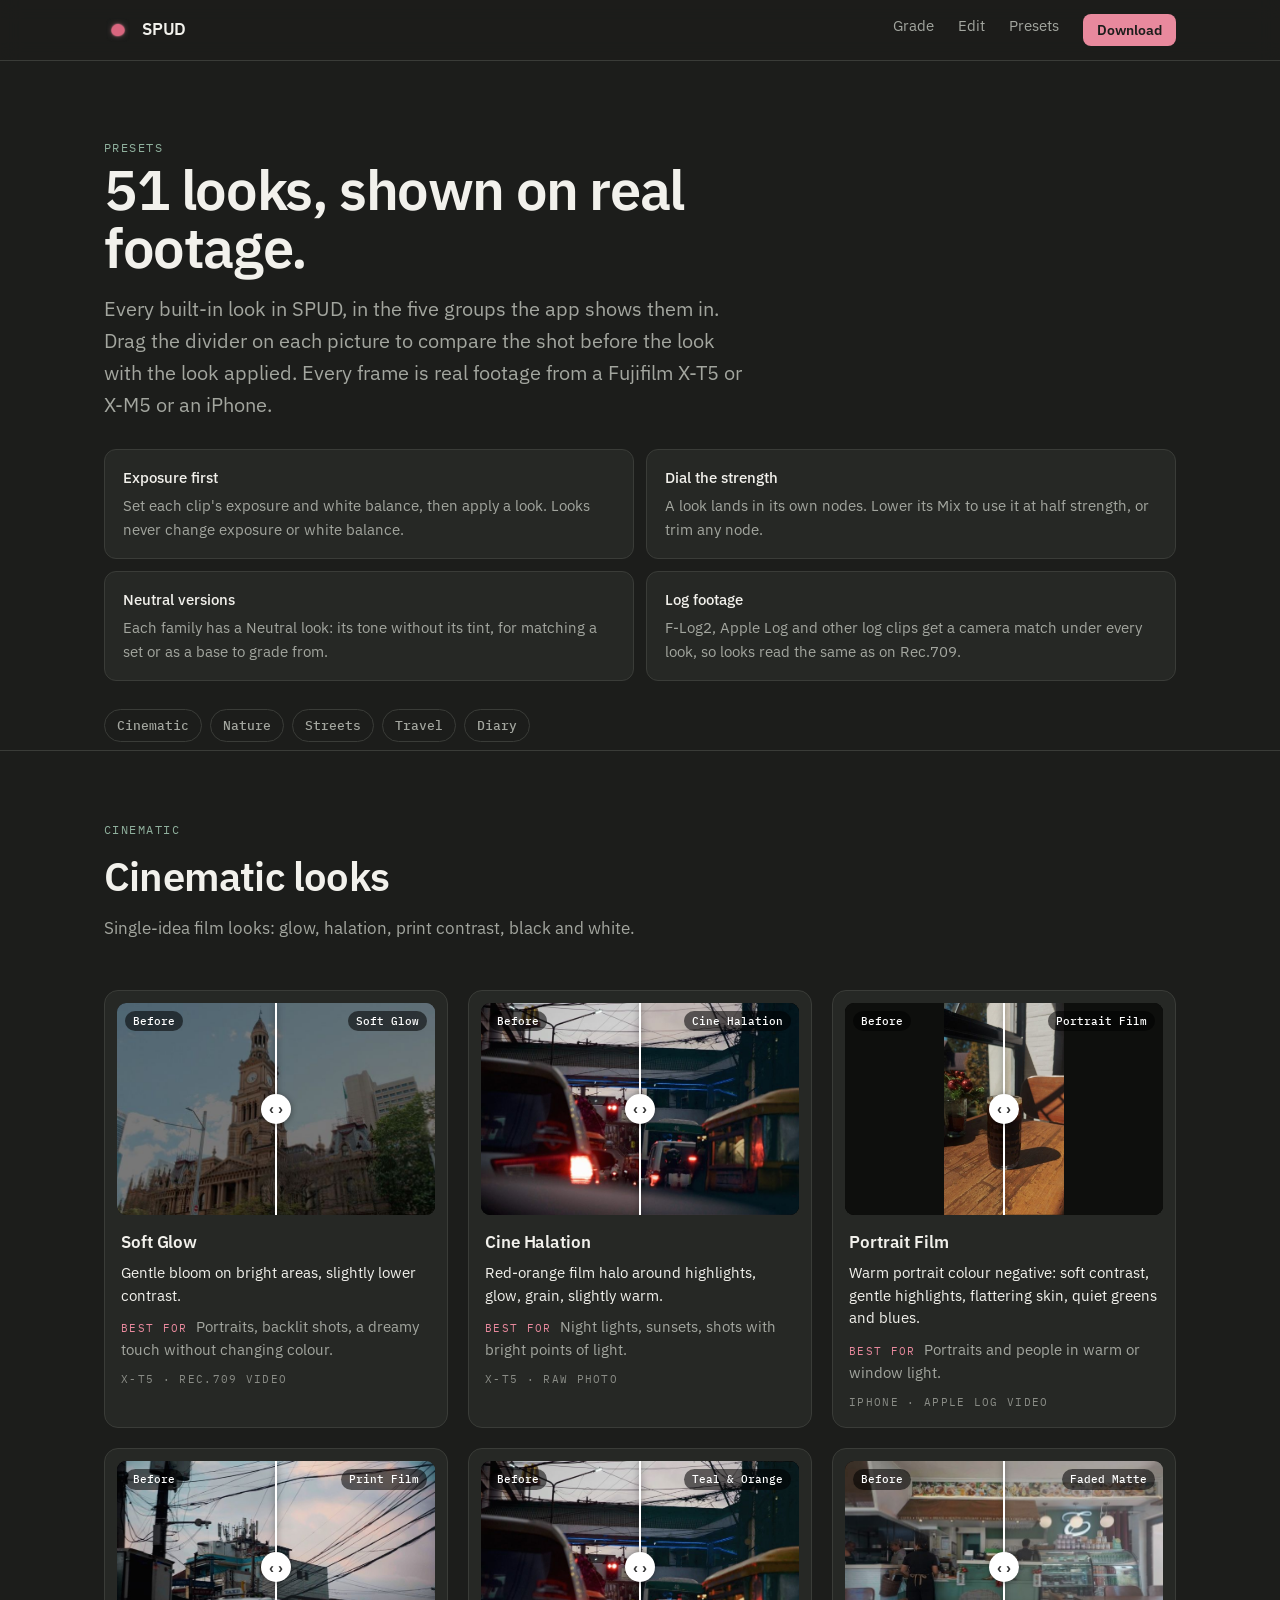
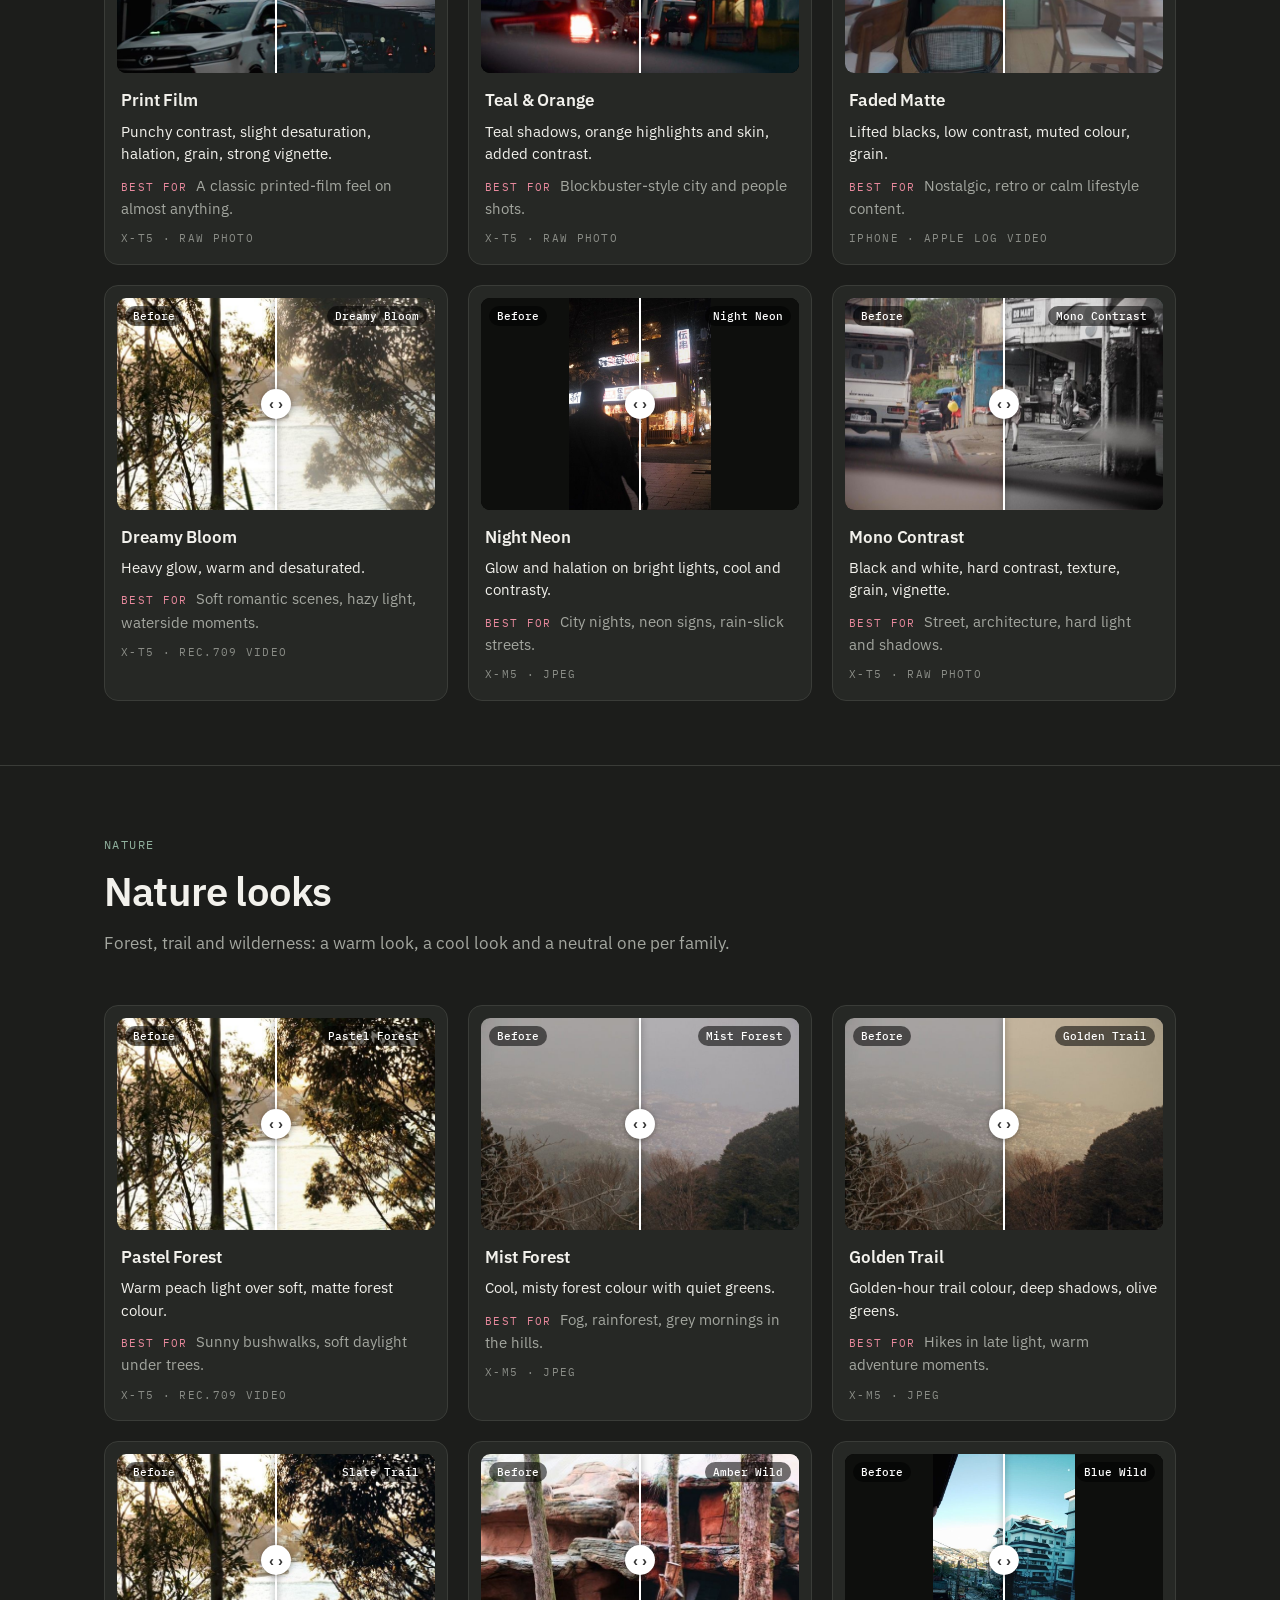
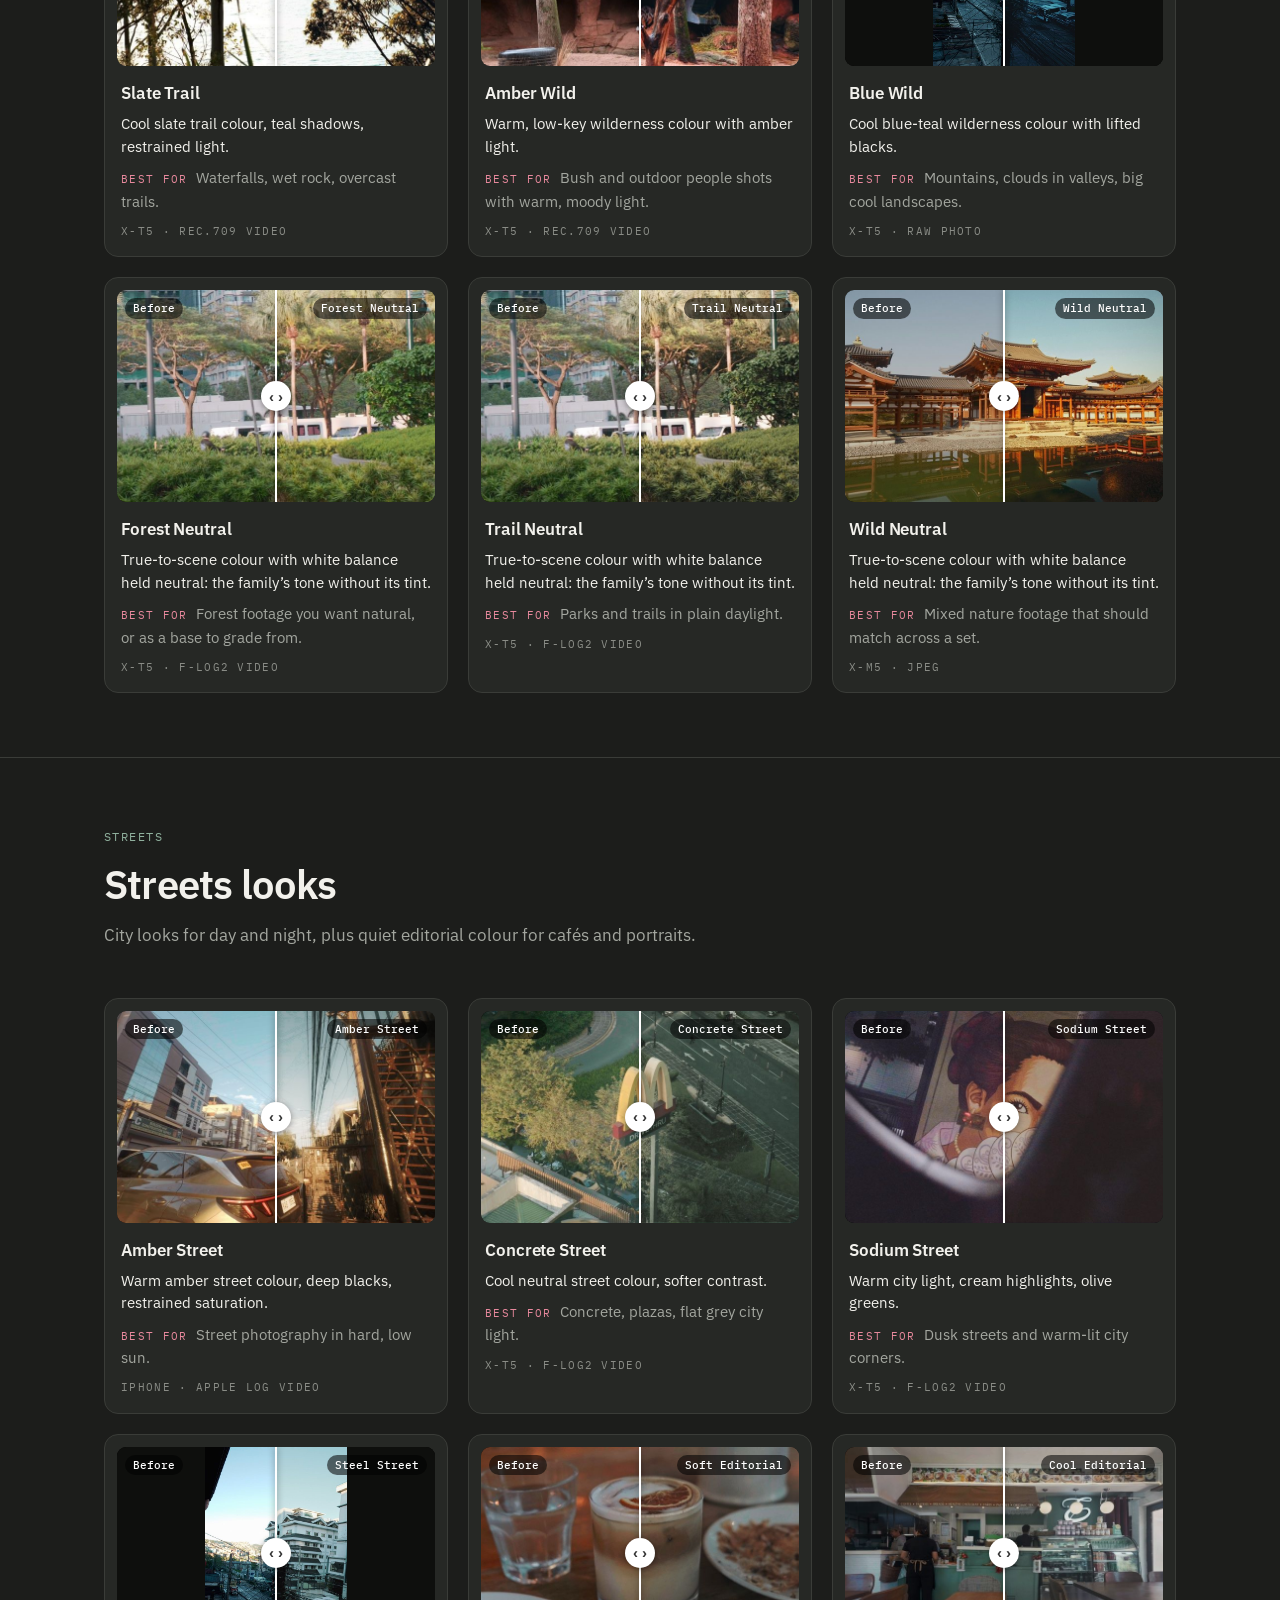
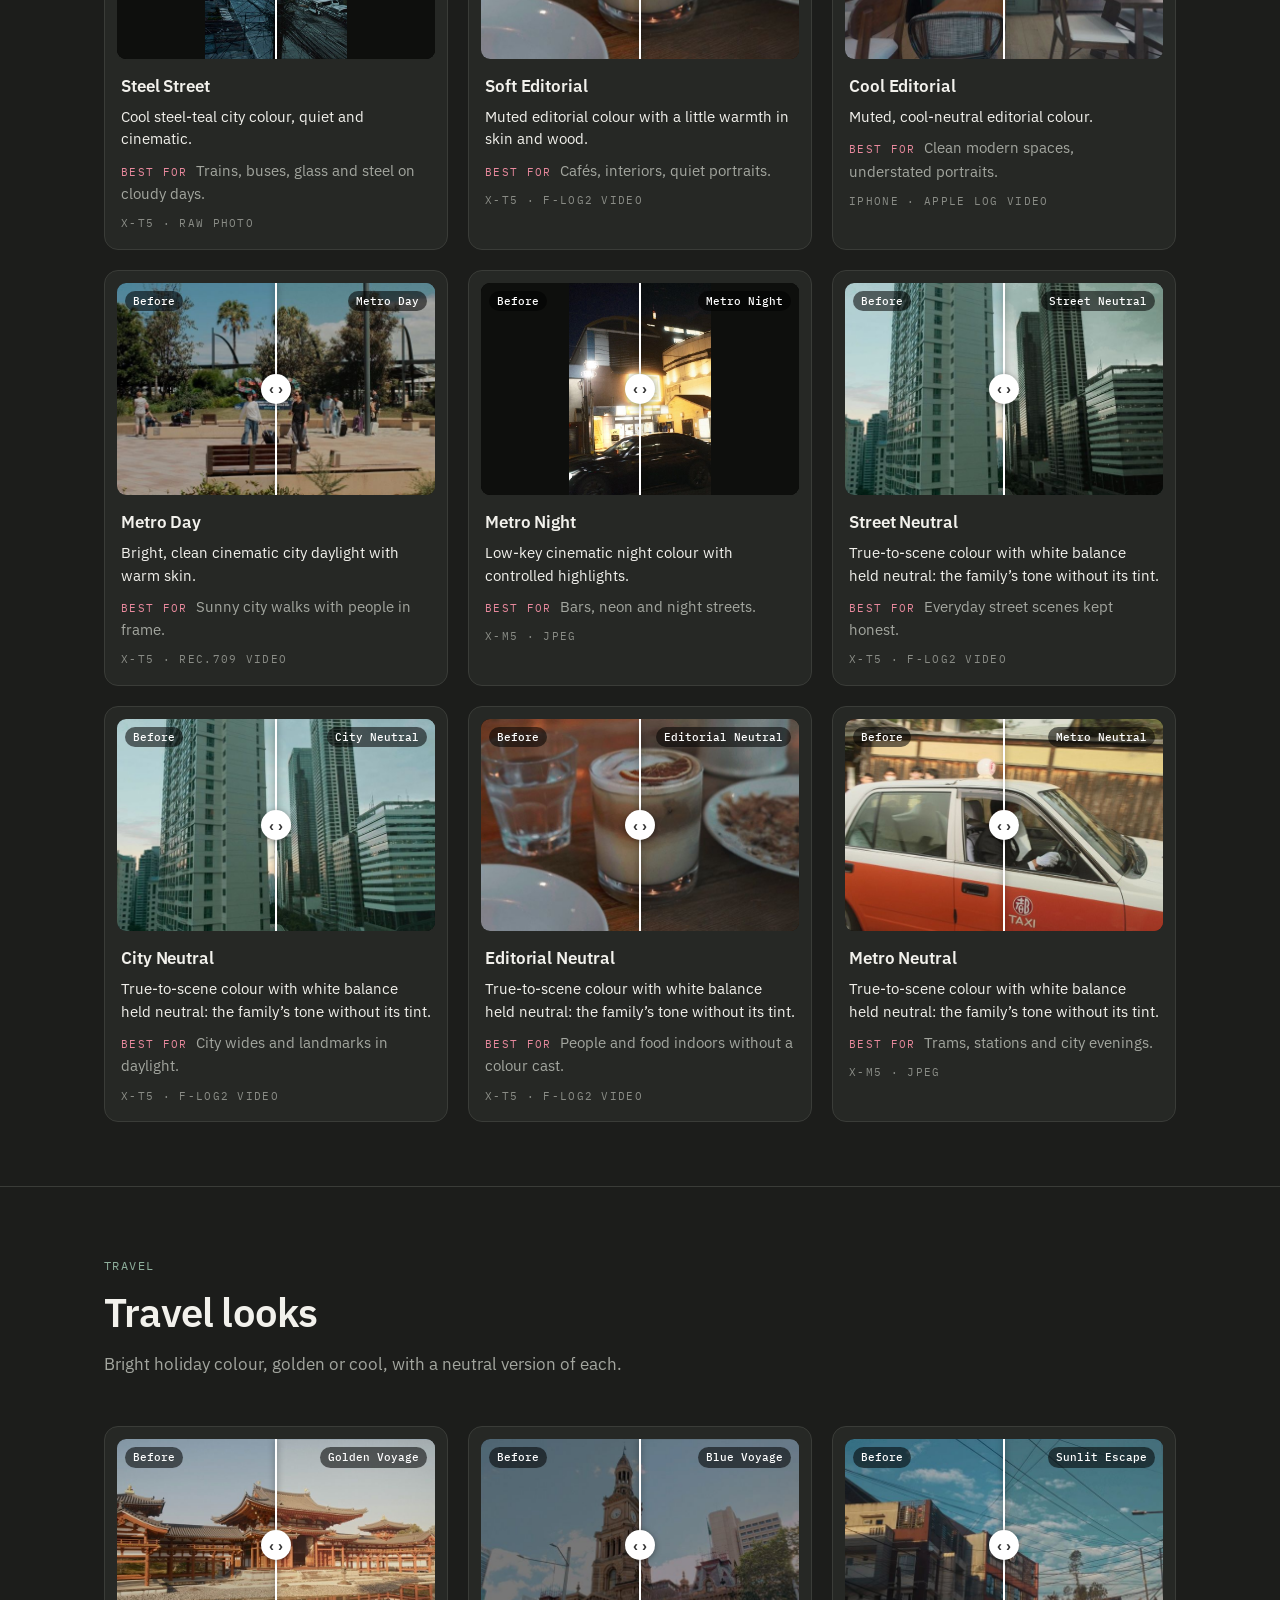
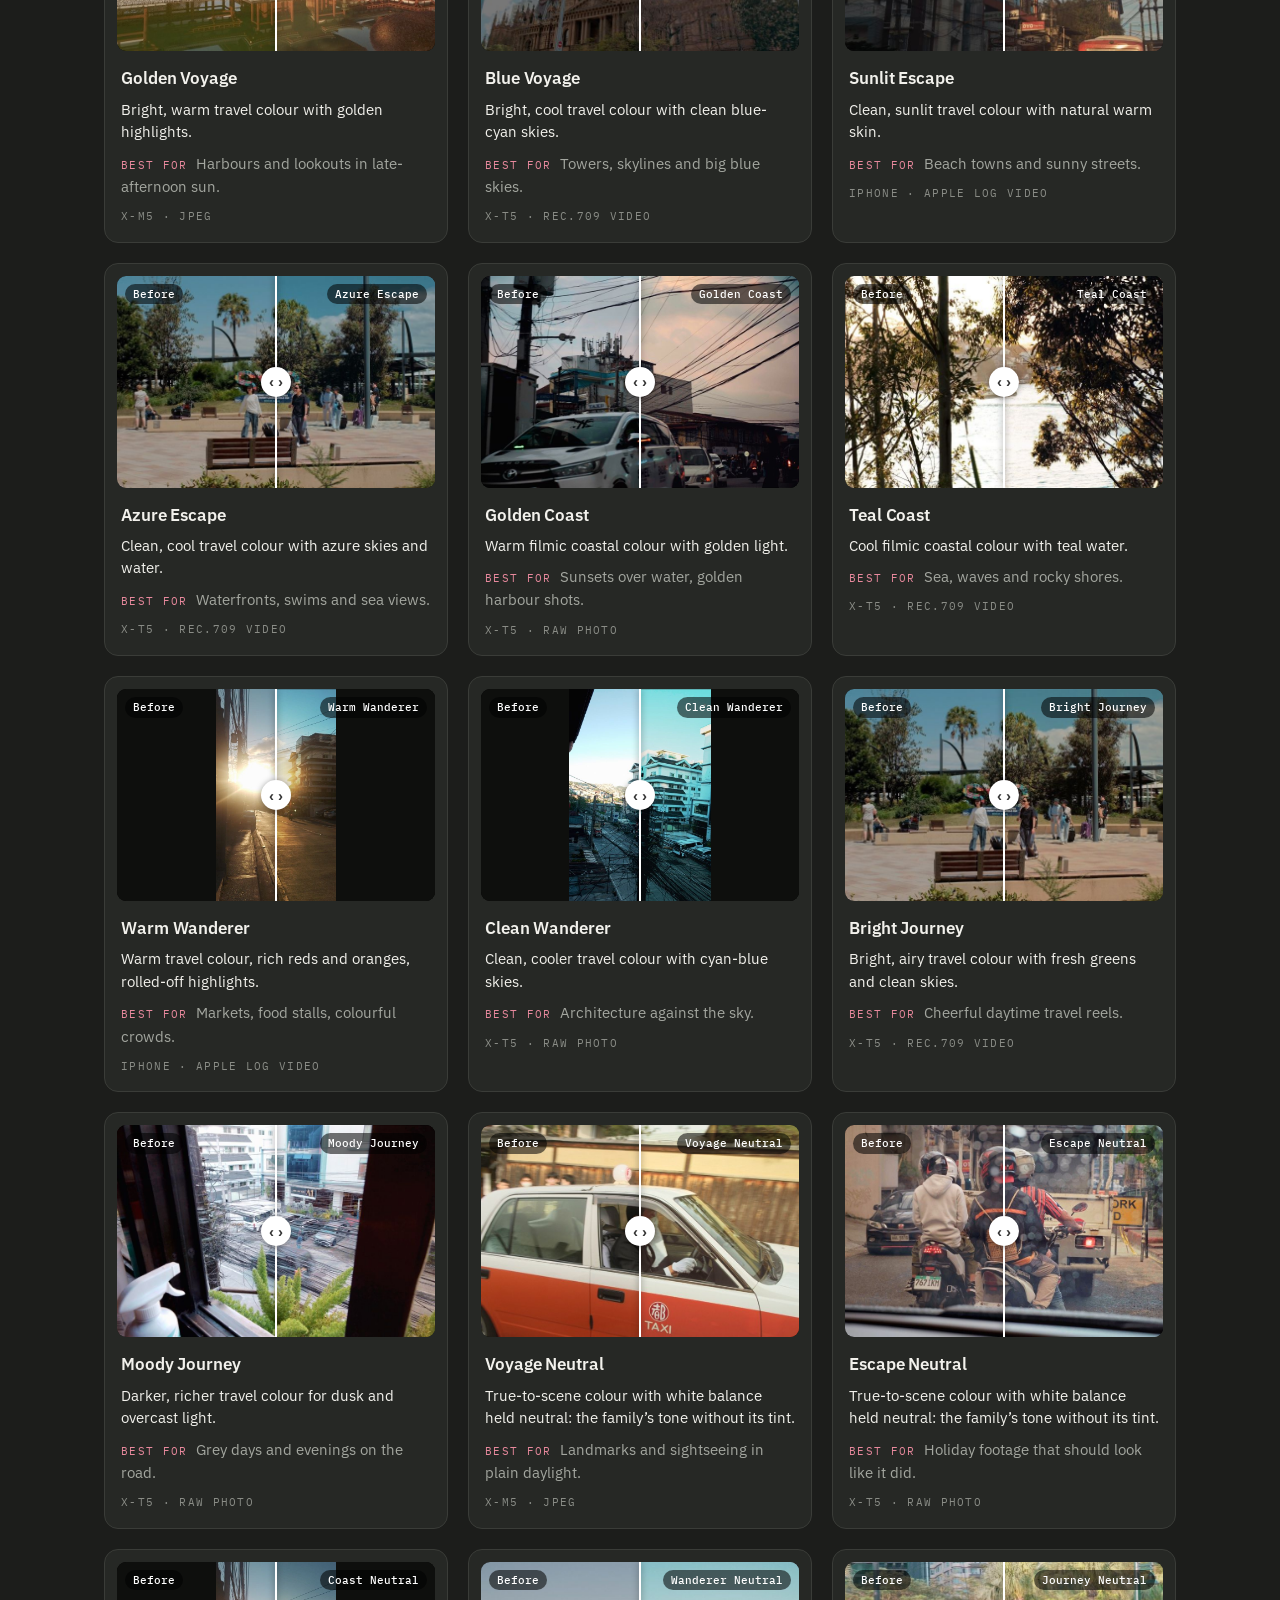
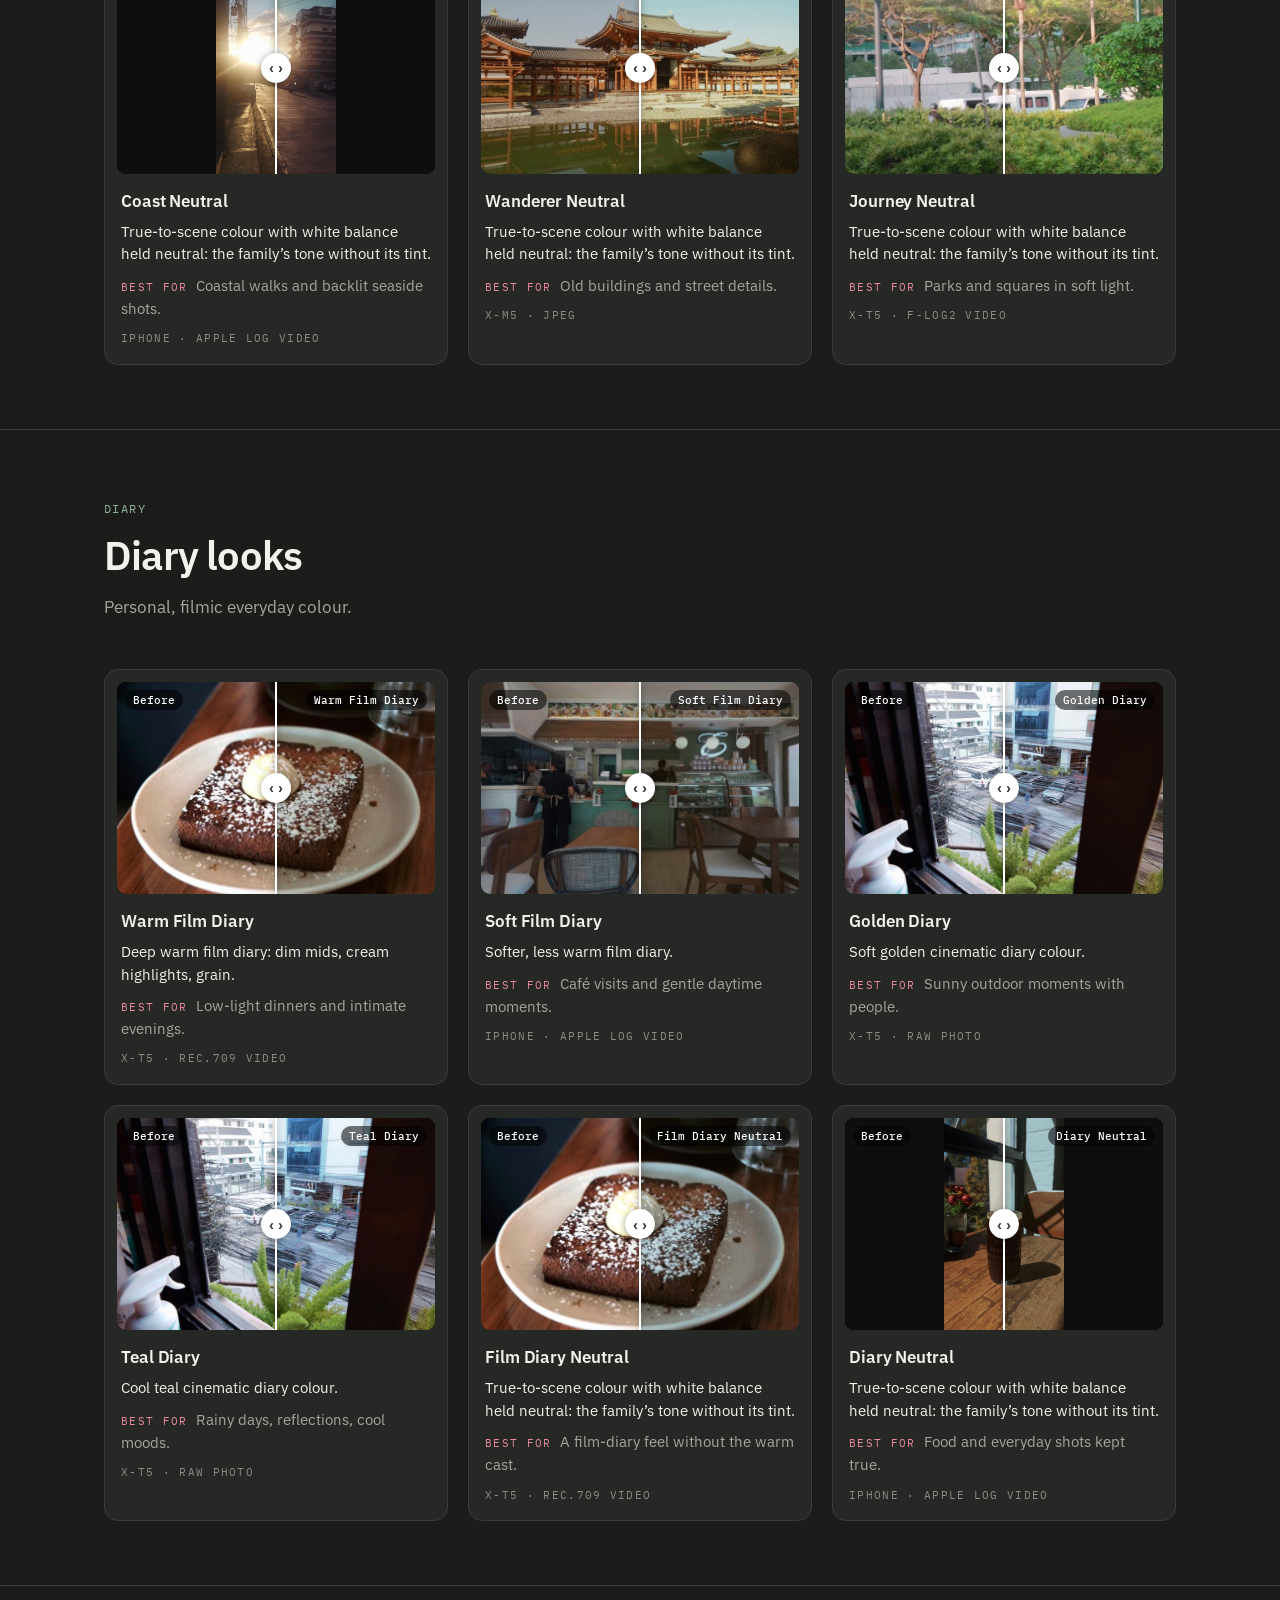
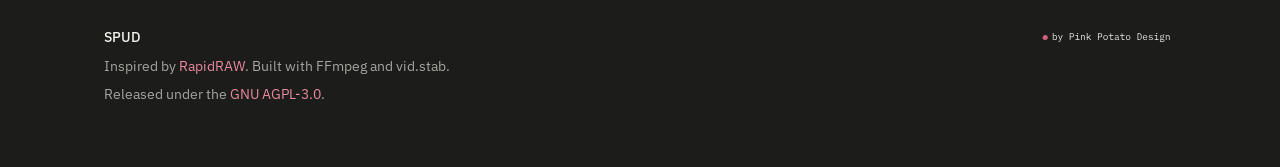
==== presets.html @ caf9bdae "Presets page: all 51 built-in looks, before and after on real footage, with where each works best Co" ====
<!doctype html>
<html lang="en">
<head>
<meta charset="utf-8">
<meta name="viewport" content="width=device-width, initial-scale=1">
<title>SPUD Presets · Every built-in look, before and after</title>
<meta name="description" content="All 51 of SPUD's built-in looks, shown before and after on real footage, with where each one works best.">
<meta property="og:type" content="website">
<meta property="og:title" content="SPUD Presets: every built-in look, before and after">
<meta property="og:image" content="https://luigijohn.github.io/spud-site/assets/og.png">
<meta property="og:url" content="https://luigijohn.github.io/spud-site/presets.html">
<link rel="canonical" href="https://luigijohn.github.io/spud-site/presets.html">
<link rel="icon" type="image/png" href="assets/favicon.png">
<link rel="preconnect" href="https://fonts.googleapis.com">
<link rel="preconnect" href="https://fonts.gstatic.com" crossorigin>
<link href="https://fonts.googleapis.com/css2?family=IBM+Plex+Mono:wght@400;500&family=IBM+Plex+Sans:wght@400;500;600&display=swap" rel="stylesheet">
<style>
:root{
  --ink:#1C1D1B; --raised:#262825; --paper:#F2F1EC; --fog:#A3A69F; --line:#3A3C38;
  --potato:#D9667F; --potato-light:#E8899D; --pine-light:#8FB09D;
  --sans:"IBM Plex Sans",system-ui,-apple-system,"Helvetica Neue",Arial,sans-serif;
  --mono:"IBM Plex Mono",ui-monospace,Menlo,monospace;
  --max:1120px;
}
*{box-sizing:border-box}
html{scroll-behavior:smooth;-webkit-text-size-adjust:100%}
body{margin:0;background:var(--ink);color:var(--paper);font:400 17px/1.6 var(--sans);overflow-x:hidden}
a{color:var(--potato-light);text-decoration:none}
a:hover{text-decoration:underline;text-underline-offset:3px}
img{max-width:100%;display:block}
.wrap{max-width:var(--max);margin:0 auto;padding:0 24px}
.mono{font-family:var(--mono);font-size:12px;letter-spacing:.12em;text-transform:uppercase}
.label{color:var(--pine-light)}
.muted{color:var(--fog)}

/* nav */
nav{position:sticky;top:0;z-index:10;background:color-mix(in srgb,var(--ink) 86%,transparent);backdrop-filter:blur(10px);-webkit-backdrop-filter:blur(10px);border-bottom:1px solid var(--line)}
nav .wrap{display:flex;align-items:center;gap:28px;height:60px}
.brand{display:flex;align-items:center;gap:10px;color:var(--paper);font-weight:600;font-size:17px;letter-spacing:-.01em}
.brand:hover{text-decoration:none}
.brand img{width:28px;height:28px;border-radius:7px}
nav .links{display:flex;gap:24px;margin-left:auto;font-size:15px}
nav .links a{color:var(--fog)}
nav .links a:hover{color:var(--paper);text-decoration:none}
nav .links a.btn,nav .links a.btn:hover{color:var(--ink)}
.btn{display:inline-flex;align-items:center;gap:10px;font:600 15px/1 var(--sans);color:var(--ink);background:var(--potato-light);padding:13px 20px;border-radius:10px;transition:transform .15s,box-shadow .2s;box-shadow:0 0 0 0 rgba(232,137,157,0)}
.btn:hover{text-decoration:none;box-shadow:0 0 28px rgba(232,137,157,.35)}
.btn:active{transform:scale(.97)}
.btn.small{padding:9px 14px;font-size:14px;border-radius:8px}
.btn.ghost{background:transparent;color:var(--paper);box-shadow:inset 0 0 0 1px var(--line)}
.btn.ghost:hover{box-shadow:inset 0 0 0 1px var(--fog)}
.btn svg{width:16px;height:16px}

/* hero */
.hero{padding:88px 0 40px;text-align:center}
.icon{width:112px;height:112px;margin:0 auto 28px;border-radius:26px;filter:drop-shadow(0 0 32px rgba(232,137,157,.28))}
h1{font-weight:600;font-size:clamp(38px,6.4vw,68px);line-height:1.04;letter-spacing:-.025em;margin:0 auto 20px;max-width:14ch}
h1 em{font-style:normal;color:var(--potato-light)}
.lede{font-size:clamp(17px,2vw,20px);color:var(--fog);max-width:40rem;margin:0 auto 34px}
.cta{display:flex;gap:12px;justify-content:center;flex-wrap:wrap}
.meta{margin-top:16px}
.shot{margin:64px auto 0;max-width:1040px;border-radius:14px;overflow:hidden;border:1px solid var(--line);background:var(--raised);box-shadow:0 30px 80px rgba(0,0,0,.45),0 0 0 1px rgba(255,255,255,.02)}
.shot img{width:100%;height:auto}
.shot.placeholder{aspect-ratio:16/10;display:grid;place-items:center;color:var(--fog)}

/* sections */
section{padding:96px 0;border-top:1px solid var(--line)}
h2{font-weight:600;font-size:clamp(28px,4vw,40px);line-height:1.12;letter-spacing:-.02em;margin:12px 0 16px;max-width:22ch}
.intro{color:var(--fog);max-width:40rem;margin:0 0 48px}
.grid{display:grid;grid-template-columns:repeat(auto-fill,minmax(250px,1fr));gap:16px}
.card{background:var(--raised);border:1px solid var(--line);border-radius:12px;padding:24px}
.card h3{font-size:17px;font-weight:600;margin:0 0 8px;letter-spacing:-.005em}
.card p{margin:0;color:var(--fog);font-size:15px;line-height:1.55}
.card .k{color:var(--potato-light);font-family:var(--mono);font-size:12px;letter-spacing:.08em;margin-bottom:14px;display:block}

.cols{max-width:46rem}
.shot.wide{margin:48px 0 0;max-width:none}
.split{display:grid;grid-template-columns:1fr 1fr;gap:56px;align-items:center}
.split .shot{margin:0}
.nodes{display:flex;flex-wrap:wrap;gap:8px;margin:24px 0 0;padding:0;list-style:none}
.nodes li{font:500 13px/1 var(--mono);padding:9px 12px;border-radius:8px;background:var(--raised);border:1px solid var(--line);color:var(--paper)}
.nodes li::before{content:"";display:inline-block;width:7px;height:7px;border-radius:50%;background:var(--potato-light);margin-right:8px;vertical-align:1px;opacity:.85}
ul.ticks{list-style:none;padding:0;margin:20px 0 0}
ul.ticks li{padding:8px 0 8px 26px;position:relative;color:var(--fog);border-bottom:1px solid var(--line)}
ul.ticks li strong{color:var(--paper);font-weight:500}
ul.ticks li::before{content:"";position:absolute;left:2px;top:17px;width:10px;height:6px;border-left:2px solid var(--pine-light);border-bottom:2px solid var(--pine-light);transform:rotate(-45deg)}

.platforms{display:flex;flex-wrap:wrap;gap:8px;margin-top:24px}
.platforms span{font:500 13px/1 var(--mono);padding:9px 12px;border-radius:999px;border:1px solid var(--line);color:var(--fog)}

/* download */
.download{text-align:center}
.download h2{margin-left:auto;margin-right:auto}
.download .intro{margin-left:auto;margin-right:auto}
.reqs{display:flex;gap:28px;justify-content:center;flex-wrap:wrap;margin-top:36px;color:var(--fog);font-size:14px}
.reqs b{display:block;color:var(--paper);font-weight:500}

footer{border-top:1px solid var(--line);padding:40px 0 56px;color:var(--fog);font-size:14px}
footer .wrap{display:flex;flex-wrap:wrap;gap:20px 40px;align-items:flex-start;justify-content:space-between}
footer .endorse img{height:22px;width:auto;opacity:.95}
footer p{margin:0 0 6px}

@media (max-width:820px){
  .split{grid-template-columns:1fr;gap:32px}
  .split.rev .shot{order:-1}
  nav .links a.hide-sm{display:none}
  section{padding:72px 0}
}
@media (max-width:520px){
  .wrap{padding:0 16px}
  nav .links{gap:16px}
  .hero{padding:56px 0 24px}
  .icon{width:88px;height:88px;border-radius:20px}
  .shot{margin-top:44px;border-radius:10px}
}
@media (prefers-reduced-motion:reduce){html{scroll-behavior:auto}.btn{transition:none}}

/* presets page */
.phead{padding:72px 0 8px}
.phead h1{font-size:clamp(34px,5.4vw,56px);max-width:18ch;margin:0 0 16px}
.phead .lede{margin:0 0 28px;text-align:left}
.how{display:grid;grid-template-columns:repeat(2,minmax(0,1fr));gap:12px;margin:8px 0 0;padding:0;list-style:none}
.how li{background:var(--raised);border:1px solid var(--line);border-radius:12px;padding:16px 18px;color:var(--fog);font-size:15px}
.how li b{display:block;color:var(--paper);font-weight:500;margin-bottom:4px}
.jump{display:flex;flex-wrap:wrap;gap:8px;margin:28px 0 0}
.jump a{font:500 13px/1 var(--mono);padding:9px 12px;border-radius:999px;border:1px solid var(--line);color:var(--fog)}
.jump a:hover{color:var(--paper);border-color:var(--fog);text-decoration:none}
section.group{padding:64px 0}
@media (max-width:640px){.how{grid-template-columns:1fr}}
.looks{display:grid;grid-template-columns:repeat(auto-fill,minmax(min(320px,100%),1fr));gap:20px}
.look{background:var(--raised);border:1px solid var(--line);border-radius:14px;padding:12px 12px 16px;min-width:0}
.look h3{font-size:17px;font-weight:600;margin:14px 4px 6px;letter-spacing:-.005em}
.look .what{margin:0 4px 8px;color:var(--paper);font-size:15px;line-height:1.5}
.look .best{margin:0 4px;color:var(--fog);font-size:14.5px}
.look .best .mono{color:var(--potato-light);margin-right:8px;font-size:11px}
.look .src{margin:10px 4px 0;color:var(--fog);font-size:11px;opacity:.8}
.cmp{position:relative;aspect-ratio:3/2;max-width:100%;border-radius:9px;overflow:hidden;background:#000;touch-action:pan-y;user-select:none}
.cmp img{position:absolute;inset:0;width:100%;height:100%;object-fit:cover}
.cmp .a{clip-path:inset(0 0 0 var(--pos))}
.cmp.tall img{object-fit:contain;background:#0e0f0d}
.cmp .bar{position:absolute;top:0;bottom:0;left:var(--pos);width:2px;margin-left:-1px;background:#fff;box-shadow:0 0 6px rgba(0,0,0,.5);pointer-events:none}
.cmp .bar span{position:absolute;top:50%;left:50%;width:30px;height:30px;margin:-15px 0 0 -15px;border-radius:50%;background:#fff;box-shadow:0 1px 6px rgba(0,0,0,.4)}
.cmp .bar span::before{content:"\2039\00a0\203A";position:absolute;inset:0;display:grid;place-items:center;color:#333;font:700 15px/1 sans-serif}
.cmp input{position:absolute;inset:0;width:100%;height:100%;margin:0;opacity:0;cursor:ew-resize}
.cmp input:focus-visible+.bar{background:var(--potato-light)}
.tag{position:absolute;top:8px;padding:3px 8px;border-radius:999px;background:rgba(0,0,0,.55);color:#fff;font:500 11px/1.3 var(--mono);pointer-events:none}
.tag.l{left:8px}.tag.r{right:8px}
</style>
</head>
<body>

<nav>
  <div class="wrap">
    <a class="brand" href="./"><img src="assets/icon-256.png" alt="">SPUD</a>
    <div class="links">
      <a class="hide-sm" href="./#grade">Grade</a>
      <a class="hide-sm" href="./#edit">Edit</a>
      <a class="hide-sm" href="presets.html">Presets</a>
      <a class="btn small" href="./#download">Download</a>
    </div>
  </div>
</nav>

<header class="phead" id="top">
  <div class="wrap">
    <span class="mono label">Presets</span>
    <h1>51 looks, shown on real footage.</h1>
    <p class="lede">Every built-in look in SPUD, in the five groups the app shows them in. Drag the divider on each picture to compare the shot before the look with the look applied. Every frame is real footage from a Fujifilm X-T5 or X-M5 or an iPhone.</p>
    <ul class="how">
      <li><b>Exposure first</b>Set each clip's exposure and white balance, then apply a look. Looks never change exposure or white balance.</li>
      <li><b>Dial the strength</b>A look lands in its own nodes. Lower its Mix to use it at half strength, or trim any node.</li>
      <li><b>Neutral versions</b>Each family has a Neutral look: its tone without its tint, for matching a set or as a base to grade from.</li>
      <li><b>Log footage</b>F-Log2, Apple Log and other log clips get a camera match under every look, so looks read the same as on Rec.709.</li>
    </ul>
    <div class="jump"><a href="#cinematic">Cinematic</a><a href="#nature">Nature</a><a href="#streets">Streets</a><a href="#travel">Travel</a><a href="#diary">Diary</a></div>
  </div>
</header>

<section class="group" id="cinematic">
  <div class="wrap">
    <span class="mono label">Cinematic</span>
    <h2>Cinematic looks</h2>
    <p class="intro">Single-idea film looks: glow, halation, print contrast, black and white.</p>
    <div class="looks">
<article class="look" id="soft-glow">
  <div class="cmp" style="--pos:50%">
    <img class="b" src="assets/presets/camera-709_dscf6951.jpg" alt="Soft Glow: the shot before the look" loading="lazy" width="760" height="428">
    <img class="a" src="assets/presets/soft-glow.jpg" alt="Soft Glow applied" loading="lazy" width="760" height="428">
    <input type="range" min="0" max="100" value="50" aria-label="Compare before and after: Soft Glow" id="cmp-soft-glow">
    <span class="bar"><span></span></span><span class="tag l">Before</span><span class="tag r">Soft Glow</span>
  </div>
  <h3>Soft Glow</h3>
  <p class="what">Gentle bloom on bright areas, slightly lower contrast.</p>
  <p class="best"><span class="mono">Best for</span>Portraits, backlit shots, a dreamy touch without changing colour.</p>
  <p class="src mono">X-T5 · Rec.709 video</p>
</article>
<article class="look" id="cine-halation">
  <div class="cmp" style="--pos:50%">
    <img class="b" src="assets/presets/camera-raf_dscf0285.jpg" alt="Cine Halation: the shot before the look" loading="lazy" width="760" height="507">
    <img class="a" src="assets/presets/cine-halation.jpg" alt="Cine Halation applied" loading="lazy" width="760" height="507">
    <input type="range" min="0" max="100" value="50" aria-label="Compare before and after: Cine Halation" id="cmp-cine-halation">
    <span class="bar"><span></span></span><span class="tag l">Before</span><span class="tag r">Cine Halation</span>
  </div>
  <h3>Cine Halation</h3>
  <p class="what">Red-orange film halo around highlights, glow, grain, slightly warm.</p>
  <p class="best"><span class="mono">Best for</span>Night lights, sunsets, shots with bright points of light.</p>
  <p class="src mono">X-T5 · RAW photo</p>
</article>
<article class="look" id="portrait-film">
  <div class="cmp tall" style="--pos:50%">
    <img class="b" src="assets/presets/camera-alog_img_9712.jpg" alt="Portrait Film: the shot before the look" loading="lazy" width="428" height="760">
    <img class="a" src="assets/presets/portrait-film.jpg" alt="Portrait Film applied" loading="lazy" width="428" height="760">
    <input type="range" min="0" max="100" value="50" aria-label="Compare before and after: Portrait Film" id="cmp-portrait-film">
    <span class="bar"><span></span></span><span class="tag l">Before</span><span class="tag r">Portrait Film</span>
  </div>
  <h3>Portrait Film</h3>
  <p class="what">Warm portrait colour negative: soft contrast, gentle highlights, flattering skin, quiet greens and blues.</p>
  <p class="best"><span class="mono">Best for</span>Portraits and people in warm or window light.</p>
  <p class="src mono">iPhone · Apple Log video</p>
</article>
<article class="look" id="print-film">
  <div class="cmp" style="--pos:50%">
    <img class="b" src="assets/presets/camera-raf_dscf0270.jpg" alt="Print Film: the shot before the look" loading="lazy" width="760" height="507">
    <img class="a" src="assets/presets/print-film.jpg" alt="Print Film applied" loading="lazy" width="760" height="507">
    <input type="range" min="0" max="100" value="50" aria-label="Compare before and after: Print Film" id="cmp-print-film">
    <span class="bar"><span></span></span><span class="tag l">Before</span><span class="tag r">Print Film</span>
  </div>
  <h3>Print Film</h3>
  <p class="what">Punchy contrast, slight desaturation, halation, grain, strong vignette.</p>
  <p class="best"><span class="mono">Best for</span>A classic printed-film feel on almost anything.</p>
  <p class="src mono">X-T5 · RAW photo</p>
</article>
<article class="look" id="teal-orange">
  <div class="cmp" style="--pos:50%">
    <img class="b" src="assets/presets/camera-raf_dscf0285.jpg" alt="Teal &amp; Orange: the shot before the look" loading="lazy" width="760" height="507">
    <img class="a" src="assets/presets/teal-orange.jpg" alt="Teal &amp; Orange applied" loading="lazy" width="760" height="507">
    <input type="range" min="0" max="100" value="50" aria-label="Compare before and after: Teal &amp; Orange" id="cmp-teal-orange">
    <span class="bar"><span></span></span><span class="tag l">Before</span><span class="tag r">Teal &amp; Orange</span>
  </div>
  <h3>Teal &amp; Orange</h3>
  <p class="what">Teal shadows, orange highlights and skin, added contrast.</p>
  <p class="best"><span class="mono">Best for</span>Blockbuster-style city and people shots.</p>
  <p class="src mono">X-T5 · RAW photo</p>
</article>
<article class="look" id="faded-matte">
  <div class="cmp" style="--pos:50%">
    <img class="b" src="assets/presets/camera-alog_img_9711.jpg" alt="Faded Matte: the shot before the look" loading="lazy" width="760" height="428">
    <img class="a" src="assets/presets/faded-matte.jpg" alt="Faded Matte applied" loading="lazy" width="760" height="428">
    <input type="range" min="0" max="100" value="50" aria-label="Compare before and after: Faded Matte" id="cmp-faded-matte">
    <span class="bar"><span></span></span><span class="tag l">Before</span><span class="tag r">Faded Matte</span>
  </div>
  <h3>Faded Matte</h3>
  <p class="what">Lifted blacks, low contrast, muted colour, grain.</p>
  <p class="best"><span class="mono">Best for</span>Nostalgic, retro or calm lifestyle content.</p>
  <p class="src mono">iPhone · Apple Log video</p>
</article>
<article class="look" id="dreamy-bloom">
  <div class="cmp" style="--pos:50%">
    <img class="b" src="assets/presets/camera-709_dscf7482.jpg" alt="Dreamy Bloom: the shot before the look" loading="lazy" width="760" height="428">
    <img class="a" src="assets/presets/dreamy-bloom.jpg" alt="Dreamy Bloom applied" loading="lazy" width="760" height="428">
    <input type="range" min="0" max="100" value="50" aria-label="Compare before and after: Dreamy Bloom" id="cmp-dreamy-bloom">
    <span class="bar"><span></span></span><span class="tag l">Before</span><span class="tag r">Dreamy Bloom</span>
  </div>
  <h3>Dreamy Bloom</h3>
  <p class="what">Heavy glow, warm and desaturated.</p>
  <p class="best"><span class="mono">Best for</span>Soft romantic scenes, hazy light, waterside moments.</p>
  <p class="src mono">X-T5 · Rec.709 video</p>
</article>
<article class="look" id="night-neon">
  <div class="cmp tall" style="--pos:50%">
    <img class="b" src="assets/presets/camera-xm5_xm5x1829.jpg" alt="Night Neon: the shot before the look" loading="lazy" width="507" height="760">
    <img class="a" src="assets/presets/night-neon.jpg" alt="Night Neon applied" loading="lazy" width="507" height="760">
    <input type="range" min="0" max="100" value="50" aria-label="Compare before and after: Night Neon" id="cmp-night-neon">
    <span class="bar"><span></span></span><span class="tag l">Before</span><span class="tag r">Night Neon</span>
  </div>
  <h3>Night Neon</h3>
  <p class="what">Glow and halation on bright lights, cool and contrasty.</p>
  <p class="best"><span class="mono">Best for</span>City nights, neon signs, rain-slick streets.</p>
  <p class="src mono">X-M5 · JPEG</p>
</article>
<article class="look" id="mono-contrast">
  <div class="cmp" style="--pos:50%">
    <img class="b" src="assets/presets/camera-raf_dscf0305.jpg" alt="Mono Contrast: the shot before the look" loading="lazy" width="760" height="507">
    <img class="a" src="assets/presets/mono-contrast.jpg" alt="Mono Contrast applied" loading="lazy" width="760" height="507">
    <input type="range" min="0" max="100" value="50" aria-label="Compare before and after: Mono Contrast" id="cmp-mono-contrast">
    <span class="bar"><span></span></span><span class="tag l">Before</span><span class="tag r">Mono Contrast</span>
  </div>
  <h3>Mono Contrast</h3>
  <p class="what">Black and white, hard contrast, texture, grain, vignette.</p>
  <p class="best"><span class="mono">Best for</span>Street, architecture, hard light and shadows.</p>
  <p class="src mono">X-T5 · RAW photo</p>
</article>
    </div>
  </div>
</section>
<section class="group" id="nature">
  <div class="wrap">
    <span class="mono label">Nature</span>
    <h2>Nature looks</h2>
    <p class="intro">Forest, trail and wilderness: a warm look, a cool look and a neutral one per family.</p>
    <div class="looks">
<article class="look" id="pastel-forest">
  <div class="cmp" style="--pos:50%">
    <img class="b" src="assets/presets/camera-709_dscf7482.jpg" alt="Pastel Forest: the shot before the look" loading="lazy" width="760" height="428">
    <img class="a" src="assets/presets/pastel-forest.jpg" alt="Pastel Forest applied" loading="lazy" width="760" height="428">
    <input type="range" min="0" max="100" value="50" aria-label="Compare before and after: Pastel Forest" id="cmp-pastel-forest">
    <span class="bar"><span></span></span><span class="tag l">Before</span><span class="tag r">Pastel Forest</span>
  </div>
  <h3>Pastel Forest</h3>
  <p class="what">Warm peach light over soft, matte forest colour.</p>
  <p class="best"><span class="mono">Best for</span>Sunny bushwalks, soft daylight under trees.</p>
  <p class="src mono">X-T5 · Rec.709 video</p>
</article>
<article class="look" id="mist-forest">
  <div class="cmp" style="--pos:50%">
    <img class="b" src="assets/presets/camera-xm5_xm5x0712.jpg" alt="Mist Forest: the shot before the look" loading="lazy" width="760" height="507">
    <img class="a" src="assets/presets/mist-forest.jpg" alt="Mist Forest applied" loading="lazy" width="760" height="507">
    <input type="range" min="0" max="100" value="50" aria-label="Compare before and after: Mist Forest" id="cmp-mist-forest">
    <span class="bar"><span></span></span><span class="tag l">Before</span><span class="tag r">Mist Forest</span>
  </div>
  <h3>Mist Forest</h3>
  <p class="what">Cool, misty forest colour with quiet greens.</p>
  <p class="best"><span class="mono">Best for</span>Fog, rainforest, grey mornings in the hills.</p>
  <p class="src mono">X-M5 · JPEG</p>
</article>
<article class="look" id="golden-trail">
  <div class="cmp" style="--pos:50%">
    <img class="b" src="assets/presets/camera-xm5_xm5x0712.jpg" alt="Golden Trail: the shot before the look" loading="lazy" width="760" height="507">
    <img class="a" src="assets/presets/golden-trail.jpg" alt="Golden Trail applied" loading="lazy" width="760" height="507">
    <input type="range" min="0" max="100" value="50" aria-label="Compare before and after: Golden Trail" id="cmp-golden-trail">
    <span class="bar"><span></span></span><span class="tag l">Before</span><span class="tag r">Golden Trail</span>
  </div>
  <h3>Golden Trail</h3>
  <p class="what">Golden-hour trail colour, deep shadows, olive greens.</p>
  <p class="best"><span class="mono">Best for</span>Hikes in late light, warm adventure moments.</p>
  <p class="src mono">X-M5 · JPEG</p>
</article>
<article class="look" id="slate-trail">
  <div class="cmp" style="--pos:50%">
    <img class="b" src="assets/presets/camera-709_dscf7482.jpg" alt="Slate Trail: the shot before the look" loading="lazy" width="760" height="428">
    <img class="a" src="assets/presets/slate-trail.jpg" alt="Slate Trail applied" loading="lazy" width="760" height="428">
    <input type="range" min="0" max="100" value="50" aria-label="Compare before and after: Slate Trail" id="cmp-slate-trail">
    <span class="bar"><span></span></span><span class="tag l">Before</span><span class="tag r">Slate Trail</span>
  </div>
  <h3>Slate Trail</h3>
  <p class="what">Cool slate trail colour, teal shadows, restrained light.</p>
  <p class="best"><span class="mono">Best for</span>Waterfalls, wet rock, overcast trails.</p>
  <p class="src mono">X-T5 · Rec.709 video</p>
</article>
<article class="look" id="amber-wild">
  <div class="cmp" style="--pos:50%">
    <img class="b" src="assets/presets/camera-709_dscf8173.jpg" alt="Amber Wild: the shot before the look" loading="lazy" width="760" height="428">
    <img class="a" src="assets/presets/amber-wild.jpg" alt="Amber Wild applied" loading="lazy" width="760" height="428">
    <input type="range" min="0" max="100" value="50" aria-label="Compare before and after: Amber Wild" id="cmp-amber-wild">
    <span class="bar"><span></span></span><span class="tag l">Before</span><span class="tag r">Amber Wild</span>
  </div>
  <h3>Amber Wild</h3>
  <p class="what">Warm, low-key wilderness colour with amber light.</p>
  <p class="best"><span class="mono">Best for</span>Bush and outdoor people shots with warm, moody light.</p>
  <p class="src mono">X-T5 · Rec.709 video</p>
</article>
<article class="look" id="blue-wild">
  <div class="cmp tall" style="--pos:50%">
    <img class="b" src="assets/presets/camera-raf_dscf0265.jpg" alt="Blue Wild: the shot before the look" loading="lazy" width="507" height="760">
    <img class="a" src="assets/presets/blue-wild.jpg" alt="Blue Wild applied" loading="lazy" width="507" height="760">
    <input type="range" min="0" max="100" value="50" aria-label="Compare before and after: Blue Wild" id="cmp-blue-wild">
    <span class="bar"><span></span></span><span class="tag l">Before</span><span class="tag r">Blue Wild</span>
  </div>
  <h3>Blue Wild</h3>
  <p class="what">Cool blue-teal wilderness colour with lifted blacks.</p>
  <p class="best"><span class="mono">Best for</span>Mountains, clouds in valleys, big cool landscapes.</p>
  <p class="src mono">X-T5 · RAW photo</p>
</article>
<article class="look" id="forest-neutral">
  <div class="cmp" style="--pos:50%">
    <img class="b" src="assets/presets/camera-log_dscf0380.jpg" alt="Forest Neutral: the shot before the look" loading="lazy" width="760" height="428">
    <img class="a" src="assets/presets/forest-neutral.jpg" alt="Forest Neutral applied" loading="lazy" width="760" height="428">
    <input type="range" min="0" max="100" value="50" aria-label="Compare before and after: Forest Neutral" id="cmp-forest-neutral">
    <span class="bar"><span></span></span><span class="tag l">Before</span><span class="tag r">Forest Neutral</span>
  </div>
  <h3>Forest Neutral</h3>
  <p class="what">True-to-scene colour with white balance held neutral: the family’s tone without its tint.</p>
  <p class="best"><span class="mono">Best for</span>Forest footage you want natural, or as a base to grade from.</p>
  <p class="src mono">X-T5 · F-Log2 video</p>
</article>
<article class="look" id="trail-neutral">
  <div class="cmp" style="--pos:50%">
    <img class="b" src="assets/presets/camera-log_dscf0380.jpg" alt="Trail Neutral: the shot before the look" loading="lazy" width="760" height="428">
    <img class="a" src="assets/presets/trail-neutral.jpg" alt="Trail Neutral applied" loading="lazy" width="760" height="428">
    <input type="range" min="0" max="100" value="50" aria-label="Compare before and after: Trail Neutral" id="cmp-trail-neutral">
    <span class="bar"><span></span></span><span class="tag l">Before</span><span class="tag r">Trail Neutral</span>
  </div>
  <h3>Trail Neutral</h3>
  <p class="what">True-to-scene colour with white balance held neutral: the family’s tone without its tint.</p>
  <p class="best"><span class="mono">Best for</span>Parks and trails in plain daylight.</p>
  <p class="src mono">X-T5 · F-Log2 video</p>
</article>
<article class="look" id="wild-neutral">
  <div class="cmp" style="--pos:50%">
    <img class="b" src="assets/presets/camera-xm5_xm5x2296.jpg" alt="Wild Neutral: the shot before the look" loading="lazy" width="760" height="507">
    <img class="a" src="assets/presets/wild-neutral.jpg" alt="Wild Neutral applied" loading="lazy" width="760" height="507">
    <input type="range" min="0" max="100" value="50" aria-label="Compare before and after: Wild Neutral" id="cmp-wild-neutral">
    <span class="bar"><span></span></span><span class="tag l">Before</span><span class="tag r">Wild Neutral</span>
  </div>
  <h3>Wild Neutral</h3>
  <p class="what">True-to-scene colour with white balance held neutral: the family’s tone without its tint.</p>
  <p class="best"><span class="mono">Best for</span>Mixed nature footage that should match across a set.</p>
  <p class="src mono">X-M5 · JPEG</p>
</article>
    </div>
  </div>
</section>
<section class="group" id="streets">
  <div class="wrap">
    <span class="mono label">Streets</span>
    <h2>Streets looks</h2>
    <p class="intro">City looks for day and night, plus quiet editorial colour for cafés and portraits.</p>
    <div class="looks">
<article class="look" id="amber-street">
  <div class="cmp" style="--pos:50%">
    <img class="b" src="assets/presets/camera-alog_img_9717.jpg" alt="Amber Street: the shot before the look" loading="lazy" width="760" height="428">
    <img class="a" src="assets/presets/amber-street.jpg" alt="Amber Street applied" loading="lazy" width="760" height="428">
    <input type="range" min="0" max="100" value="50" aria-label="Compare before and after: Amber Street" id="cmp-amber-street">
    <span class="bar"><span></span></span><span class="tag l">Before</span><span class="tag r">Amber Street</span>
  </div>
  <h3>Amber Street</h3>
  <p class="what">Warm amber street colour, deep blacks, restrained saturation.</p>
  <p class="best"><span class="mono">Best for</span>Street photography in hard, low sun.</p>
  <p class="src mono">iPhone · Apple Log video</p>
</article>
<article class="look" id="concrete-street">
  <div class="cmp" style="--pos:50%">
    <img class="b" src="assets/presets/camera-log_dscf0381.jpg" alt="Concrete Street: the shot before the look" loading="lazy" width="760" height="428">
    <img class="a" src="assets/presets/concrete-street.jpg" alt="Concrete Street applied" loading="lazy" width="760" height="428">
    <input type="range" min="0" max="100" value="50" aria-label="Compare before and after: Concrete Street" id="cmp-concrete-street">
    <span class="bar"><span></span></span><span class="tag l">Before</span><span class="tag r">Concrete Street</span>
  </div>
  <h3>Concrete Street</h3>
  <p class="what">Cool neutral street colour, softer contrast.</p>
  <p class="best"><span class="mono">Best for</span>Concrete, plazas, flat grey city light.</p>
  <p class="src mono">X-T5 · F-Log2 video</p>
</article>
<article class="look" id="sodium-street">
  <div class="cmp" style="--pos:50%">
    <img class="b" src="assets/presets/camera-log_dscf0397.jpg" alt="Sodium Street: the shot before the look" loading="lazy" width="760" height="428">
    <img class="a" src="assets/presets/sodium-street.jpg" alt="Sodium Street applied" loading="lazy" width="760" height="428">
    <input type="range" min="0" max="100" value="50" aria-label="Compare before and after: Sodium Street" id="cmp-sodium-street">
    <span class="bar"><span></span></span><span class="tag l">Before</span><span class="tag r">Sodium Street</span>
  </div>
  <h3>Sodium Street</h3>
  <p class="what">Warm city light, cream highlights, olive greens.</p>
  <p class="best"><span class="mono">Best for</span>Dusk streets and warm-lit city corners.</p>
  <p class="src mono">X-T5 · F-Log2 video</p>
</article>
<article class="look" id="steel-street">
  <div class="cmp tall" style="--pos:50%">
    <img class="b" src="assets/presets/camera-raf_dscf0265.jpg" alt="Steel Street: the shot before the look" loading="lazy" width="507" height="760">
    <img class="a" src="assets/presets/steel-street.jpg" alt="Steel Street applied" loading="lazy" width="507" height="760">
    <input type="range" min="0" max="100" value="50" aria-label="Compare before and after: Steel Street" id="cmp-steel-street">
    <span class="bar"><span></span></span><span class="tag l">Before</span><span class="tag r">Steel Street</span>
  </div>
  <h3>Steel Street</h3>
  <p class="what">Cool steel-teal city colour, quiet and cinematic.</p>
  <p class="best"><span class="mono">Best for</span>Trains, buses, glass and steel on cloudy days.</p>
  <p class="src mono">X-T5 · RAW photo</p>
</article>
<article class="look" id="soft-editorial">
  <div class="cmp" style="--pos:50%">
    <img class="b" src="assets/presets/camera-log_dscf0434.jpg" alt="Soft Editorial: the shot before the look" loading="lazy" width="760" height="428">
    <img class="a" src="assets/presets/soft-editorial.jpg" alt="Soft Editorial applied" loading="lazy" width="760" height="428">
    <input type="range" min="0" max="100" value="50" aria-label="Compare before and after: Soft Editorial" id="cmp-soft-editorial">
    <span class="bar"><span></span></span><span class="tag l">Before</span><span class="tag r">Soft Editorial</span>
  </div>
  <h3>Soft Editorial</h3>
  <p class="what">Muted editorial colour with a little warmth in skin and wood.</p>
  <p class="best"><span class="mono">Best for</span>Cafés, interiors, quiet portraits.</p>
  <p class="src mono">X-T5 · F-Log2 video</p>
</article>
<article class="look" id="cool-editorial">
  <div class="cmp" style="--pos:50%">
    <img class="b" src="assets/presets/camera-alog_img_9711.jpg" alt="Cool Editorial: the shot before the look" loading="lazy" width="760" height="428">
    <img class="a" src="assets/presets/cool-editorial.jpg" alt="Cool Editorial applied" loading="lazy" width="760" height="428">
    <input type="range" min="0" max="100" value="50" aria-label="Compare before and after: Cool Editorial" id="cmp-cool-editorial">
    <span class="bar"><span></span></span><span class="tag l">Before</span><span class="tag r">Cool Editorial</span>
  </div>
  <h3>Cool Editorial</h3>
  <p class="what">Muted, cool-neutral editorial colour.</p>
  <p class="best"><span class="mono">Best for</span>Clean modern spaces, understated portraits.</p>
  <p class="src mono">iPhone · Apple Log video</p>
</article>
<article class="look" id="metro-day">
  <div class="cmp" style="--pos:50%">
    <img class="b" src="assets/presets/camera-709_dscf6714.jpg" alt="Metro Day: the shot before the look" loading="lazy" width="760" height="428">
    <img class="a" src="assets/presets/metro-day.jpg" alt="Metro Day applied" loading="lazy" width="760" height="428">
    <input type="range" min="0" max="100" value="50" aria-label="Compare before and after: Metro Day" id="cmp-metro-day">
    <span class="bar"><span></span></span><span class="tag l">Before</span><span class="tag r">Metro Day</span>
  </div>
  <h3>Metro Day</h3>
  <p class="what">Bright, clean cinematic city daylight with warm skin.</p>
  <p class="best"><span class="mono">Best for</span>Sunny city walks with people in frame.</p>
  <p class="src mono">X-T5 · Rec.709 video</p>
</article>
<article class="look" id="metro-night">
  <div class="cmp tall" style="--pos:50%">
    <img class="b" src="assets/presets/camera-xm5_xm5x1170.jpg" alt="Metro Night: the shot before the look" loading="lazy" width="507" height="760">
    <img class="a" src="assets/presets/metro-night.jpg" alt="Metro Night applied" loading="lazy" width="507" height="760">
    <input type="range" min="0" max="100" value="50" aria-label="Compare before and after: Metro Night" id="cmp-metro-night">
    <span class="bar"><span></span></span><span class="tag l">Before</span><span class="tag r">Metro Night</span>
  </div>
  <h3>Metro Night</h3>
  <p class="what">Low-key cinematic night colour with controlled highlights.</p>
  <p class="best"><span class="mono">Best for</span>Bars, neon and night streets.</p>
  <p class="src mono">X-M5 · JPEG</p>
</article>
<article class="look" id="street-neutral">
  <div class="cmp" style="--pos:50%">
    <img class="b" src="assets/presets/camera-log_dscf0335.jpg" alt="Street Neutral: the shot before the look" loading="lazy" width="760" height="428">
    <img class="a" src="assets/presets/street-neutral.jpg" alt="Street Neutral applied" loading="lazy" width="760" height="428">
    <input type="range" min="0" max="100" value="50" aria-label="Compare before and after: Street Neutral" id="cmp-street-neutral">
    <span class="bar"><span></span></span><span class="tag l">Before</span><span class="tag r">Street Neutral</span>
  </div>
  <h3>Street Neutral</h3>
  <p class="what">True-to-scene colour with white balance held neutral: the family’s tone without its tint.</p>
  <p class="best"><span class="mono">Best for</span>Everyday street scenes kept honest.</p>
  <p class="src mono">X-T5 · F-Log2 video</p>
</article>
<article class="look" id="city-neutral">
  <div class="cmp" style="--pos:50%">
    <img class="b" src="assets/presets/camera-log_dscf0335.jpg" alt="City Neutral: the shot before the look" loading="lazy" width="760" height="428">
    <img class="a" src="assets/presets/city-neutral.jpg" alt="City Neutral applied" loading="lazy" width="760" height="428">
    <input type="range" min="0" max="100" value="50" aria-label="Compare before and after: City Neutral" id="cmp-city-neutral">
    <span class="bar"><span></span></span><span class="tag l">Before</span><span class="tag r">City Neutral</span>
  </div>
  <h3>City Neutral</h3>
  <p class="what">True-to-scene colour with white balance held neutral: the family’s tone without its tint.</p>
  <p class="best"><span class="mono">Best for</span>City wides and landmarks in daylight.</p>
  <p class="src mono">X-T5 · F-Log2 video</p>
</article>
<article class="look" id="editorial-neutral">
  <div class="cmp" style="--pos:50%">
    <img class="b" src="assets/presets/camera-log_dscf0434.jpg" alt="Editorial Neutral: the shot before the look" loading="lazy" width="760" height="428">
    <img class="a" src="assets/presets/editorial-neutral.jpg" alt="Editorial Neutral applied" loading="lazy" width="760" height="428">
    <input type="range" min="0" max="100" value="50" aria-label="Compare before and after: Editorial Neutral" id="cmp-editorial-neutral">
    <span class="bar"><span></span></span><span class="tag l">Before</span><span class="tag r">Editorial Neutral</span>
  </div>
  <h3>Editorial Neutral</h3>
  <p class="what">True-to-scene colour with white balance held neutral: the family’s tone without its tint.</p>
  <p class="best"><span class="mono">Best for</span>People and food indoors without a colour cast.</p>
  <p class="src mono">X-T5 · F-Log2 video</p>
</article>
<article class="look" id="metro-neutral">
  <div class="cmp" style="--pos:50%">
    <img class="b" src="assets/presets/camera-xm5_xm5x1512.jpg" alt="Metro Neutral: the shot before the look" loading="lazy" width="760" height="507">
    <img class="a" src="assets/presets/metro-neutral.jpg" alt="Metro Neutral applied" loading="lazy" width="760" height="507">
    <input type="range" min="0" max="100" value="50" aria-label="Compare before and after: Metro Neutral" id="cmp-metro-neutral">
    <span class="bar"><span></span></span><span class="tag l">Before</span><span class="tag r">Metro Neutral</span>
  </div>
  <h3>Metro Neutral</h3>
  <p class="what">True-to-scene colour with white balance held neutral: the family’s tone without its tint.</p>
  <p class="best"><span class="mono">Best for</span>Trams, stations and city evenings.</p>
  <p class="src mono">X-M5 · JPEG</p>
</article>
    </div>
  </div>
</section>
<section class="group" id="travel">
  <div class="wrap">
    <span class="mono label">Travel</span>
    <h2>Travel looks</h2>
    <p class="intro">Bright holiday colour, golden or cool, with a neutral version of each.</p>
    <div class="looks">
<article class="look" id="golden-voyage">
  <div class="cmp" style="--pos:50%">
    <img class="b" src="assets/presets/camera-xm5_xm5x2296.jpg" alt="Golden Voyage: the shot before the look" loading="lazy" width="760" height="507">
    <img class="a" src="assets/presets/golden-voyage.jpg" alt="Golden Voyage applied" loading="lazy" width="760" height="507">
    <input type="range" min="0" max="100" value="50" aria-label="Compare before and after: Golden Voyage" id="cmp-golden-voyage">
    <span class="bar"><span></span></span><span class="tag l">Before</span><span class="tag r">Golden Voyage</span>
  </div>
  <h3>Golden Voyage</h3>
  <p class="what">Bright, warm travel colour with golden highlights.</p>
  <p class="best"><span class="mono">Best for</span>Harbours and lookouts in late-afternoon sun.</p>
  <p class="src mono">X-M5 · JPEG</p>
</article>
<article class="look" id="blue-voyage">
  <div class="cmp" style="--pos:50%">
    <img class="b" src="assets/presets/camera-709_dscf6951.jpg" alt="Blue Voyage: the shot before the look" loading="lazy" width="760" height="428">
    <img class="a" src="assets/presets/blue-voyage.jpg" alt="Blue Voyage applied" loading="lazy" width="760" height="428">
    <input type="range" min="0" max="100" value="50" aria-label="Compare before and after: Blue Voyage" id="cmp-blue-voyage">
    <span class="bar"><span></span></span><span class="tag l">Before</span><span class="tag r">Blue Voyage</span>
  </div>
  <h3>Blue Voyage</h3>
  <p class="what">Bright, cool travel colour with clean blue-cyan skies.</p>
  <p class="best"><span class="mono">Best for</span>Towers, skylines and big blue skies.</p>
  <p class="src mono">X-T5 · Rec.709 video</p>
</article>
<article class="look" id="sunlit-escape">
  <div class="cmp" style="--pos:50%">
    <img class="b" src="assets/presets/camera-alog_img_9718.jpg" alt="Sunlit Escape: the shot before the look" loading="lazy" width="760" height="428">
    <img class="a" src="assets/presets/sunlit-escape.jpg" alt="Sunlit Escape applied" loading="lazy" width="760" height="428">
    <input type="range" min="0" max="100" value="50" aria-label="Compare before and after: Sunlit Escape" id="cmp-sunlit-escape">
    <span class="bar"><span></span></span><span class="tag l">Before</span><span class="tag r">Sunlit Escape</span>
  </div>
  <h3>Sunlit Escape</h3>
  <p class="what">Clean, sunlit travel colour with natural warm skin.</p>
  <p class="best"><span class="mono">Best for</span>Beach towns and sunny streets.</p>
  <p class="src mono">iPhone · Apple Log video</p>
</article>
<article class="look" id="azure-escape">
  <div class="cmp" style="--pos:50%">
    <img class="b" src="assets/presets/camera-709_dscf6714.jpg" alt="Azure Escape: the shot before the look" loading="lazy" width="760" height="428">
    <img class="a" src="assets/presets/azure-escape.jpg" alt="Azure Escape applied" loading="lazy" width="760" height="428">
    <input type="range" min="0" max="100" value="50" aria-label="Compare before and after: Azure Escape" id="cmp-azure-escape">
    <span class="bar"><span></span></span><span class="tag l">Before</span><span class="tag r">Azure Escape</span>
  </div>
  <h3>Azure Escape</h3>
  <p class="what">Clean, cool travel colour with azure skies and water.</p>
  <p class="best"><span class="mono">Best for</span>Waterfronts, swims and sea views.</p>
  <p class="src mono">X-T5 · Rec.709 video</p>
</article>
<article class="look" id="golden-coast">
  <div class="cmp" style="--pos:50%">
    <img class="b" src="assets/presets/camera-raf_dscf0270.jpg" alt="Golden Coast: the shot before the look" loading="lazy" width="760" height="507">
    <img class="a" src="assets/presets/golden-coast.jpg" alt="Golden Coast applied" loading="lazy" width="760" height="507">
    <input type="range" min="0" max="100" value="50" aria-label="Compare before and after: Golden Coast" id="cmp-golden-coast">
    <span class="bar"><span></span></span><span class="tag l">Before</span><span class="tag r">Golden Coast</span>
  </div>
  <h3>Golden Coast</h3>
  <p class="what">Warm filmic coastal colour with golden light.</p>
  <p class="best"><span class="mono">Best for</span>Sunsets over water, golden harbour shots.</p>
  <p class="src mono">X-T5 · RAW photo</p>
</article>
<article class="look" id="teal-coast">
  <div class="cmp" style="--pos:50%">
    <img class="b" src="assets/presets/camera-709_dscf7482.jpg" alt="Teal Coast: the shot before the look" loading="lazy" width="760" height="428">
    <img class="a" src="assets/presets/teal-coast.jpg" alt="Teal Coast applied" loading="lazy" width="760" height="428">
    <input type="range" min="0" max="100" value="50" aria-label="Compare before and after: Teal Coast" id="cmp-teal-coast">
    <span class="bar"><span></span></span><span class="tag l">Before</span><span class="tag r">Teal Coast</span>
  </div>
  <h3>Teal Coast</h3>
  <p class="what">Cool filmic coastal colour with teal water.</p>
  <p class="best"><span class="mono">Best for</span>Sea, waves and rocky shores.</p>
  <p class="src mono">X-T5 · Rec.709 video</p>
</article>
<article class="look" id="warm-wanderer">
  <div class="cmp tall" style="--pos:50%">
    <img class="b" src="assets/presets/camera-alog_img_9715.jpg" alt="Warm Wanderer: the shot before the look" loading="lazy" width="428" height="760">
    <img class="a" src="assets/presets/warm-wanderer.jpg" alt="Warm Wanderer applied" loading="lazy" width="428" height="760">
    <input type="range" min="0" max="100" value="50" aria-label="Compare before and after: Warm Wanderer" id="cmp-warm-wanderer">
    <span class="bar"><span></span></span><span class="tag l">Before</span><span class="tag r">Warm Wanderer</span>
  </div>
  <h3>Warm Wanderer</h3>
  <p class="what">Warm travel colour, rich reds and oranges, rolled-off highlights.</p>
  <p class="best"><span class="mono">Best for</span>Markets, food stalls, colourful crowds.</p>
  <p class="src mono">iPhone · Apple Log video</p>
</article>
<article class="look" id="clean-wanderer">
  <div class="cmp tall" style="--pos:50%">
    <img class="b" src="assets/presets/camera-raf_dscf0265.jpg" alt="Clean Wanderer: the shot before the look" loading="lazy" width="507" height="760">
    <img class="a" src="assets/presets/clean-wanderer.jpg" alt="Clean Wanderer applied" loading="lazy" width="507" height="760">
    <input type="range" min="0" max="100" value="50" aria-label="Compare before and after: Clean Wanderer" id="cmp-clean-wanderer">
    <span class="bar"><span></span></span><span class="tag l">Before</span><span class="tag r">Clean Wanderer</span>
  </div>
  <h3>Clean Wanderer</h3>
  <p class="what">Clean, cooler travel colour with cyan-blue skies.</p>
  <p class="best"><span class="mono">Best for</span>Architecture against the sky.</p>
  <p class="src mono">X-T5 · RAW photo</p>
</article>
<article class="look" id="bright-journey">
  <div class="cmp" style="--pos:50%">
    <img class="b" src="assets/presets/camera-709_dscf6714.jpg" alt="Bright Journey: the shot before the look" loading="lazy" width="760" height="428">
    <img class="a" src="assets/presets/bright-journey.jpg" alt="Bright Journey applied" loading="lazy" width="760" height="428">
    <input type="range" min="0" max="100" value="50" aria-label="Compare before and after: Bright Journey" id="cmp-bright-journey">
    <span class="bar"><span></span></span><span class="tag l">Before</span><span class="tag r">Bright Journey</span>
  </div>
  <h3>Bright Journey</h3>
  <p class="what">Bright, airy travel colour with fresh greens and clean skies.</p>
  <p class="best"><span class="mono">Best for</span>Cheerful daytime travel reels.</p>
  <p class="src mono">X-T5 · Rec.709 video</p>
</article>
<article class="look" id="moody-journey">
  <div class="cmp" style="--pos:50%">
    <img class="b" src="assets/presets/camera-raf_dscf0264.jpg" alt="Moody Journey: the shot before the look" loading="lazy" width="760" height="507">
    <img class="a" src="assets/presets/moody-journey.jpg" alt="Moody Journey applied" loading="lazy" width="760" height="507">
    <input type="range" min="0" max="100" value="50" aria-label="Compare before and after: Moody Journey" id="cmp-moody-journey">
    <span class="bar"><span></span></span><span class="tag l">Before</span><span class="tag r">Moody Journey</span>
  </div>
  <h3>Moody Journey</h3>
  <p class="what">Darker, richer travel colour for dusk and overcast light.</p>
  <p class="best"><span class="mono">Best for</span>Grey days and evenings on the road.</p>
  <p class="src mono">X-T5 · RAW photo</p>
</article>
<article class="look" id="voyage-neutral">
  <div class="cmp" style="--pos:50%">
    <img class="b" src="assets/presets/camera-xm5_xm5x1512.jpg" alt="Voyage Neutral: the shot before the look" loading="lazy" width="760" height="507">
    <img class="a" src="assets/presets/voyage-neutral.jpg" alt="Voyage Neutral applied" loading="lazy" width="760" height="507">
    <input type="range" min="0" max="100" value="50" aria-label="Compare before and after: Voyage Neutral" id="cmp-voyage-neutral">
    <span class="bar"><span></span></span><span class="tag l">Before</span><span class="tag r">Voyage Neutral</span>
  </div>
  <h3>Voyage Neutral</h3>
  <p class="what">True-to-scene colour with white balance held neutral: the family’s tone without its tint.</p>
  <p class="best"><span class="mono">Best for</span>Landmarks and sightseeing in plain daylight.</p>
  <p class="src mono">X-M5 · JPEG</p>
</article>
<article class="look" id="escape-neutral">
  <div class="cmp" style="--pos:50%">
    <img class="b" src="assets/presets/camera-raf_dscf0313.jpg" alt="Escape Neutral: the shot before the look" loading="lazy" width="760" height="507">
    <img class="a" src="assets/presets/escape-neutral.jpg" alt="Escape Neutral applied" loading="lazy" width="760" height="507">
    <input type="range" min="0" max="100" value="50" aria-label="Compare before and after: Escape Neutral" id="cmp-escape-neutral">
    <span class="bar"><span></span></span><span class="tag l">Before</span><span class="tag r">Escape Neutral</span>
  </div>
  <h3>Escape Neutral</h3>
  <p class="what">True-to-scene colour with white balance held neutral: the family’s tone without its tint.</p>
  <p class="best"><span class="mono">Best for</span>Holiday footage that should look like it did.</p>
  <p class="src mono">X-T5 · RAW photo</p>
</article>
<article class="look" id="coast-neutral">
  <div class="cmp tall" style="--pos:50%">
    <img class="b" src="assets/presets/camera-alog_img_9715.jpg" alt="Coast Neutral: the shot before the look" loading="lazy" width="428" height="760">
    <img class="a" src="assets/presets/coast-neutral.jpg" alt="Coast Neutral applied" loading="lazy" width="428" height="760">
    <input type="range" min="0" max="100" value="50" aria-label="Compare before and after: Coast Neutral" id="cmp-coast-neutral">
    <span class="bar"><span></span></span><span class="tag l">Before</span><span class="tag r">Coast Neutral</span>
  </div>
  <h3>Coast Neutral</h3>
  <p class="what">True-to-scene colour with white balance held neutral: the family’s tone without its tint.</p>
  <p class="best"><span class="mono">Best for</span>Coastal walks and backlit seaside shots.</p>
  <p class="src mono">iPhone · Apple Log video</p>
</article>
<article class="look" id="wanderer-neutral">
  <div class="cmp" style="--pos:50%">
    <img class="b" src="assets/presets/camera-xm5_xm5x2296.jpg" alt="Wanderer Neutral: the shot before the look" loading="lazy" width="760" height="507">
    <img class="a" src="assets/presets/wanderer-neutral.jpg" alt="Wanderer Neutral applied" loading="lazy" width="760" height="507">
    <input type="range" min="0" max="100" value="50" aria-label="Compare before and after: Wanderer Neutral" id="cmp-wanderer-neutral">
    <span class="bar"><span></span></span><span class="tag l">Before</span><span class="tag r">Wanderer Neutral</span>
  </div>
  <h3>Wanderer Neutral</h3>
  <p class="what">True-to-scene colour with white balance held neutral: the family’s tone without its tint.</p>
  <p class="best"><span class="mono">Best for</span>Old buildings and street details.</p>
  <p class="src mono">X-M5 · JPEG</p>
</article>
<article class="look" id="journey-neutral">
  <div class="cmp" style="--pos:50%">
    <img class="b" src="assets/presets/camera-log_dscf0380.jpg" alt="Journey Neutral: the shot before the look" loading="lazy" width="760" height="428">
    <img class="a" src="assets/presets/journey-neutral.jpg" alt="Journey Neutral applied" loading="lazy" width="760" height="428">
    <input type="range" min="0" max="100" value="50" aria-label="Compare before and after: Journey Neutral" id="cmp-journey-neutral">
    <span class="bar"><span></span></span><span class="tag l">Before</span><span class="tag r">Journey Neutral</span>
  </div>
  <h3>Journey Neutral</h3>
  <p class="what">True-to-scene colour with white balance held neutral: the family’s tone without its tint.</p>
  <p class="best"><span class="mono">Best for</span>Parks and squares in soft light.</p>
  <p class="src mono">X-T5 · F-Log2 video</p>
</article>
    </div>
  </div>
</section>
<section class="group" id="diary">
  <div class="wrap">
    <span class="mono label">Diary</span>
    <h2>Diary looks</h2>
    <p class="intro">Personal, filmic everyday colour.</p>
    <div class="looks">
<article class="look" id="warm-film-diary">
  <div class="cmp" style="--pos:50%">
    <img class="b" src="assets/presets/camera-709_dscf9276.jpg" alt="Warm Film Diary: the shot before the look" loading="lazy" width="760" height="428">
    <img class="a" src="assets/presets/warm-film-diary.jpg" alt="Warm Film Diary applied" loading="lazy" width="760" height="428">
    <input type="range" min="0" max="100" value="50" aria-label="Compare before and after: Warm Film Diary" id="cmp-warm-film-diary">
    <span class="bar"><span></span></span><span class="tag l">Before</span><span class="tag r">Warm Film Diary</span>
  </div>
  <h3>Warm Film Diary</h3>
  <p class="what">Deep warm film diary: dim mids, cream highlights, grain.</p>
  <p class="best"><span class="mono">Best for</span>Low-light dinners and intimate evenings.</p>
  <p class="src mono">X-T5 · Rec.709 video</p>
</article>
<article class="look" id="soft-film-diary">
  <div class="cmp" style="--pos:50%">
    <img class="b" src="assets/presets/camera-alog_img_9711.jpg" alt="Soft Film Diary: the shot before the look" loading="lazy" width="760" height="428">
    <img class="a" src="assets/presets/soft-film-diary.jpg" alt="Soft Film Diary applied" loading="lazy" width="760" height="428">
    <input type="range" min="0" max="100" value="50" aria-label="Compare before and after: Soft Film Diary" id="cmp-soft-film-diary">
    <span class="bar"><span></span></span><span class="tag l">Before</span><span class="tag r">Soft Film Diary</span>
  </div>
  <h3>Soft Film Diary</h3>
  <p class="what">Softer, less warm film diary.</p>
  <p class="best"><span class="mono">Best for</span>Café visits and gentle daytime moments.</p>
  <p class="src mono">iPhone · Apple Log video</p>
</article>
<article class="look" id="golden-diary">
  <div class="cmp" style="--pos:50%">
    <img class="b" src="assets/presets/camera-raf_dscf0264.jpg" alt="Golden Diary: the shot before the look" loading="lazy" width="760" height="507">
    <img class="a" src="assets/presets/golden-diary.jpg" alt="Golden Diary applied" loading="lazy" width="760" height="507">
    <input type="range" min="0" max="100" value="50" aria-label="Compare before and after: Golden Diary" id="cmp-golden-diary">
    <span class="bar"><span></span></span><span class="tag l">Before</span><span class="tag r">Golden Diary</span>
  </div>
  <h3>Golden Diary</h3>
  <p class="what">Soft golden cinematic diary colour.</p>
  <p class="best"><span class="mono">Best for</span>Sunny outdoor moments with people.</p>
  <p class="src mono">X-T5 · RAW photo</p>
</article>
<article class="look" id="teal-diary">
  <div class="cmp" style="--pos:50%">
    <img class="b" src="assets/presets/camera-raf_dscf0264.jpg" alt="Teal Diary: the shot before the look" loading="lazy" width="760" height="507">
    <img class="a" src="assets/presets/teal-diary.jpg" alt="Teal Diary applied" loading="lazy" width="760" height="507">
    <input type="range" min="0" max="100" value="50" aria-label="Compare before and after: Teal Diary" id="cmp-teal-diary">
    <span class="bar"><span></span></span><span class="tag l">Before</span><span class="tag r">Teal Diary</span>
  </div>
  <h3>Teal Diary</h3>
  <p class="what">Cool teal cinematic diary colour.</p>
  <p class="best"><span class="mono">Best for</span>Rainy days, reflections, cool moods.</p>
  <p class="src mono">X-T5 · RAW photo</p>
</article>
<article class="look" id="film-diary-neutral">
  <div class="cmp" style="--pos:50%">
    <img class="b" src="assets/presets/camera-709_dscf9276.jpg" alt="Film Diary Neutral: the shot before the look" loading="lazy" width="760" height="428">
    <img class="a" src="assets/presets/film-diary-neutral.jpg" alt="Film Diary Neutral applied" loading="lazy" width="760" height="428">
    <input type="range" min="0" max="100" value="50" aria-label="Compare before and after: Film Diary Neutral" id="cmp-film-diary-neutral">
    <span class="bar"><span></span></span><span class="tag l">Before</span><span class="tag r">Film Diary Neutral</span>
  </div>
  <h3>Film Diary Neutral</h3>
  <p class="what">True-to-scene colour with white balance held neutral: the family’s tone without its tint.</p>
  <p class="best"><span class="mono">Best for</span>A film-diary feel without the warm cast.</p>
  <p class="src mono">X-T5 · Rec.709 video</p>
</article>
<article class="look" id="diary-neutral">
  <div class="cmp tall" style="--pos:50%">
    <img class="b" src="assets/presets/camera-alog_img_9712.jpg" alt="Diary Neutral: the shot before the look" loading="lazy" width="428" height="760">
    <img class="a" src="assets/presets/diary-neutral.jpg" alt="Diary Neutral applied" loading="lazy" width="428" height="760">
    <input type="range" min="0" max="100" value="50" aria-label="Compare before and after: Diary Neutral" id="cmp-diary-neutral">
    <span class="bar"><span></span></span><span class="tag l">Before</span><span class="tag r">Diary Neutral</span>
  </div>
  <h3>Diary Neutral</h3>
  <p class="what">True-to-scene colour with white balance held neutral: the family’s tone without its tint.</p>
  <p class="best"><span class="mono">Best for</span>Food and everyday shots kept true.</p>
  <p class="src mono">iPhone · Apple Log video</p>
</article>
    </div>
  </div>
</section>

<footer>
  <div class="wrap">
    <div>
      <p><strong style="color:var(--paper);font-weight:500">SPUD</strong></p>
      <p>Inspired by <a href="https://github.com/CyberTimon/RapidRAW">RapidRAW</a>. Built with FFmpeg and vid.stab.</p>
      <p>Released under the <a href="https://www.gnu.org/licenses/agpl-3.0.html">GNU AGPL-3.0</a>.</p>
    </div>
    <div class="endorse"><img src="assets/endorsement.svg" alt="by Pink Potato Design"></div>
  </div>
</footer>

<script>document.querySelectorAll(".cmp input").forEach(function(i){function u(){i.parentNode.style.setProperty("--pos",i.value+"%")}i.addEventListener("input",u);u()});</script>
</body>
</html>
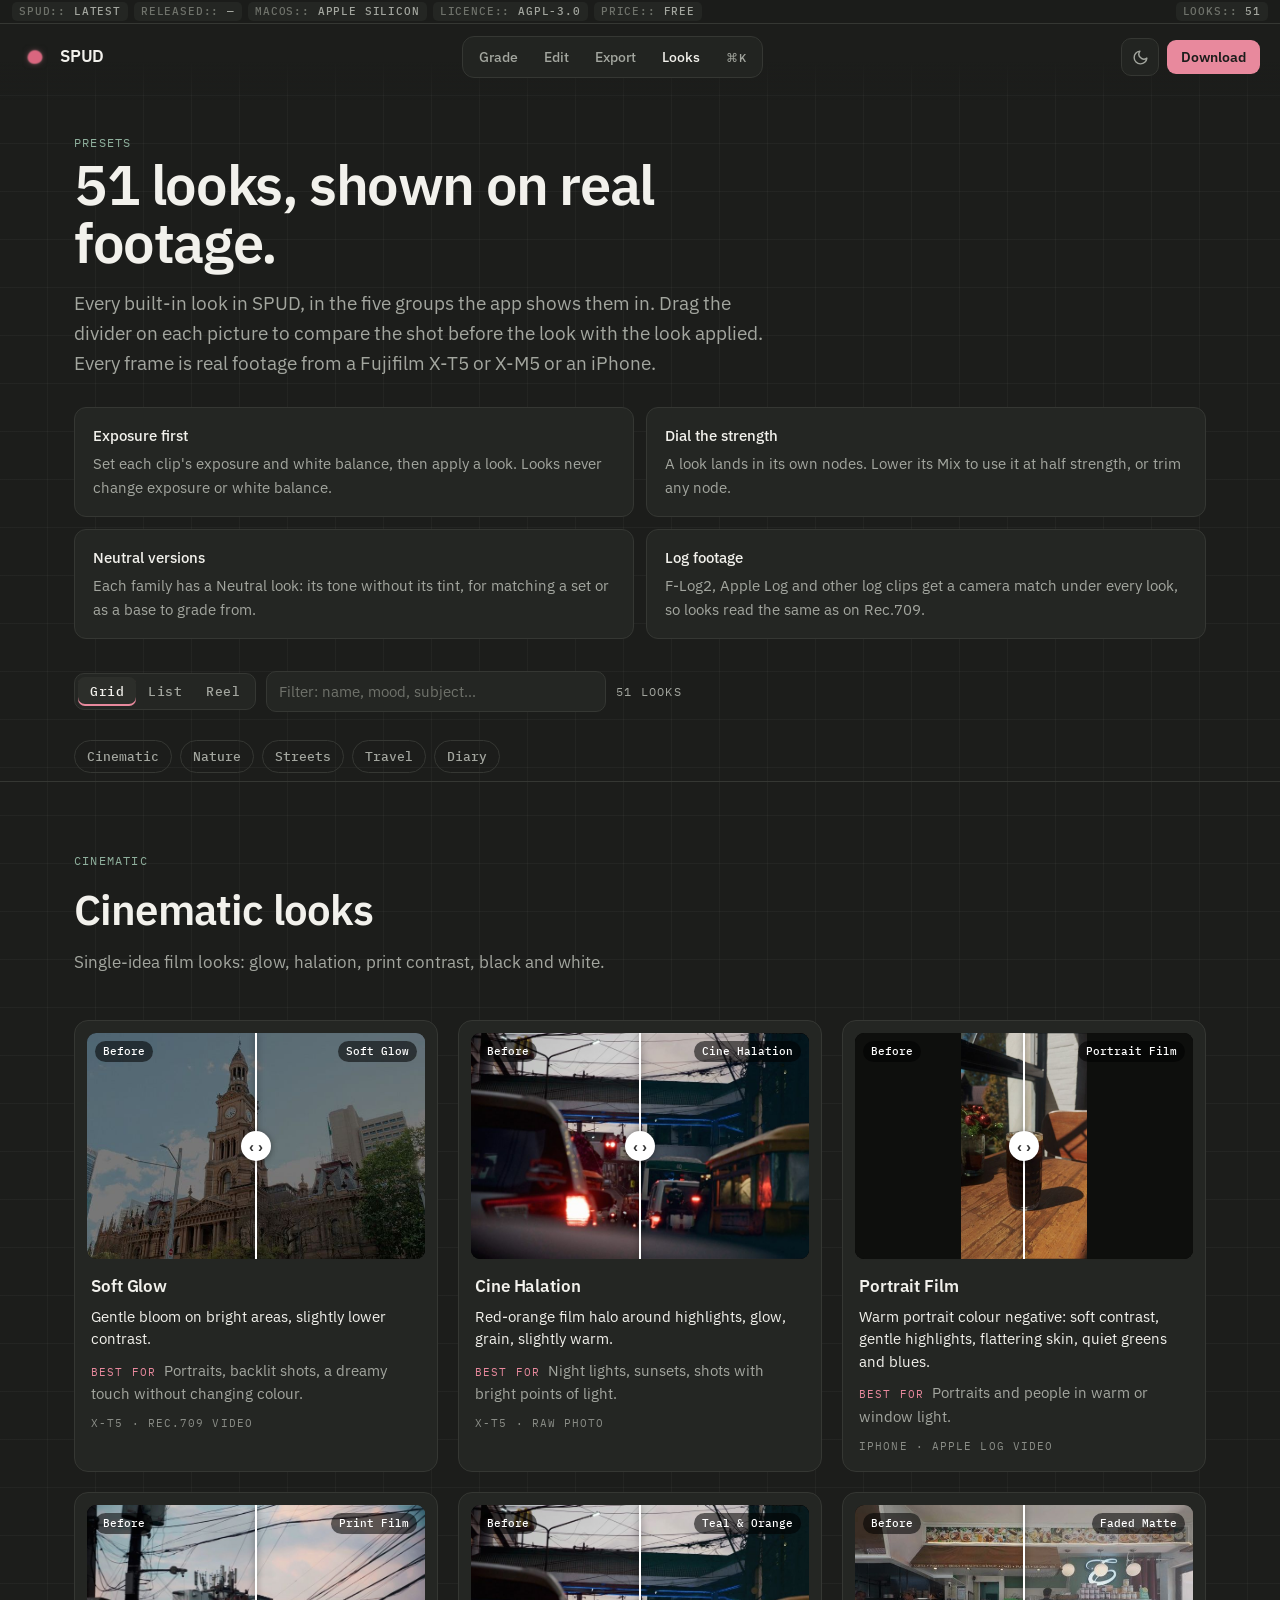
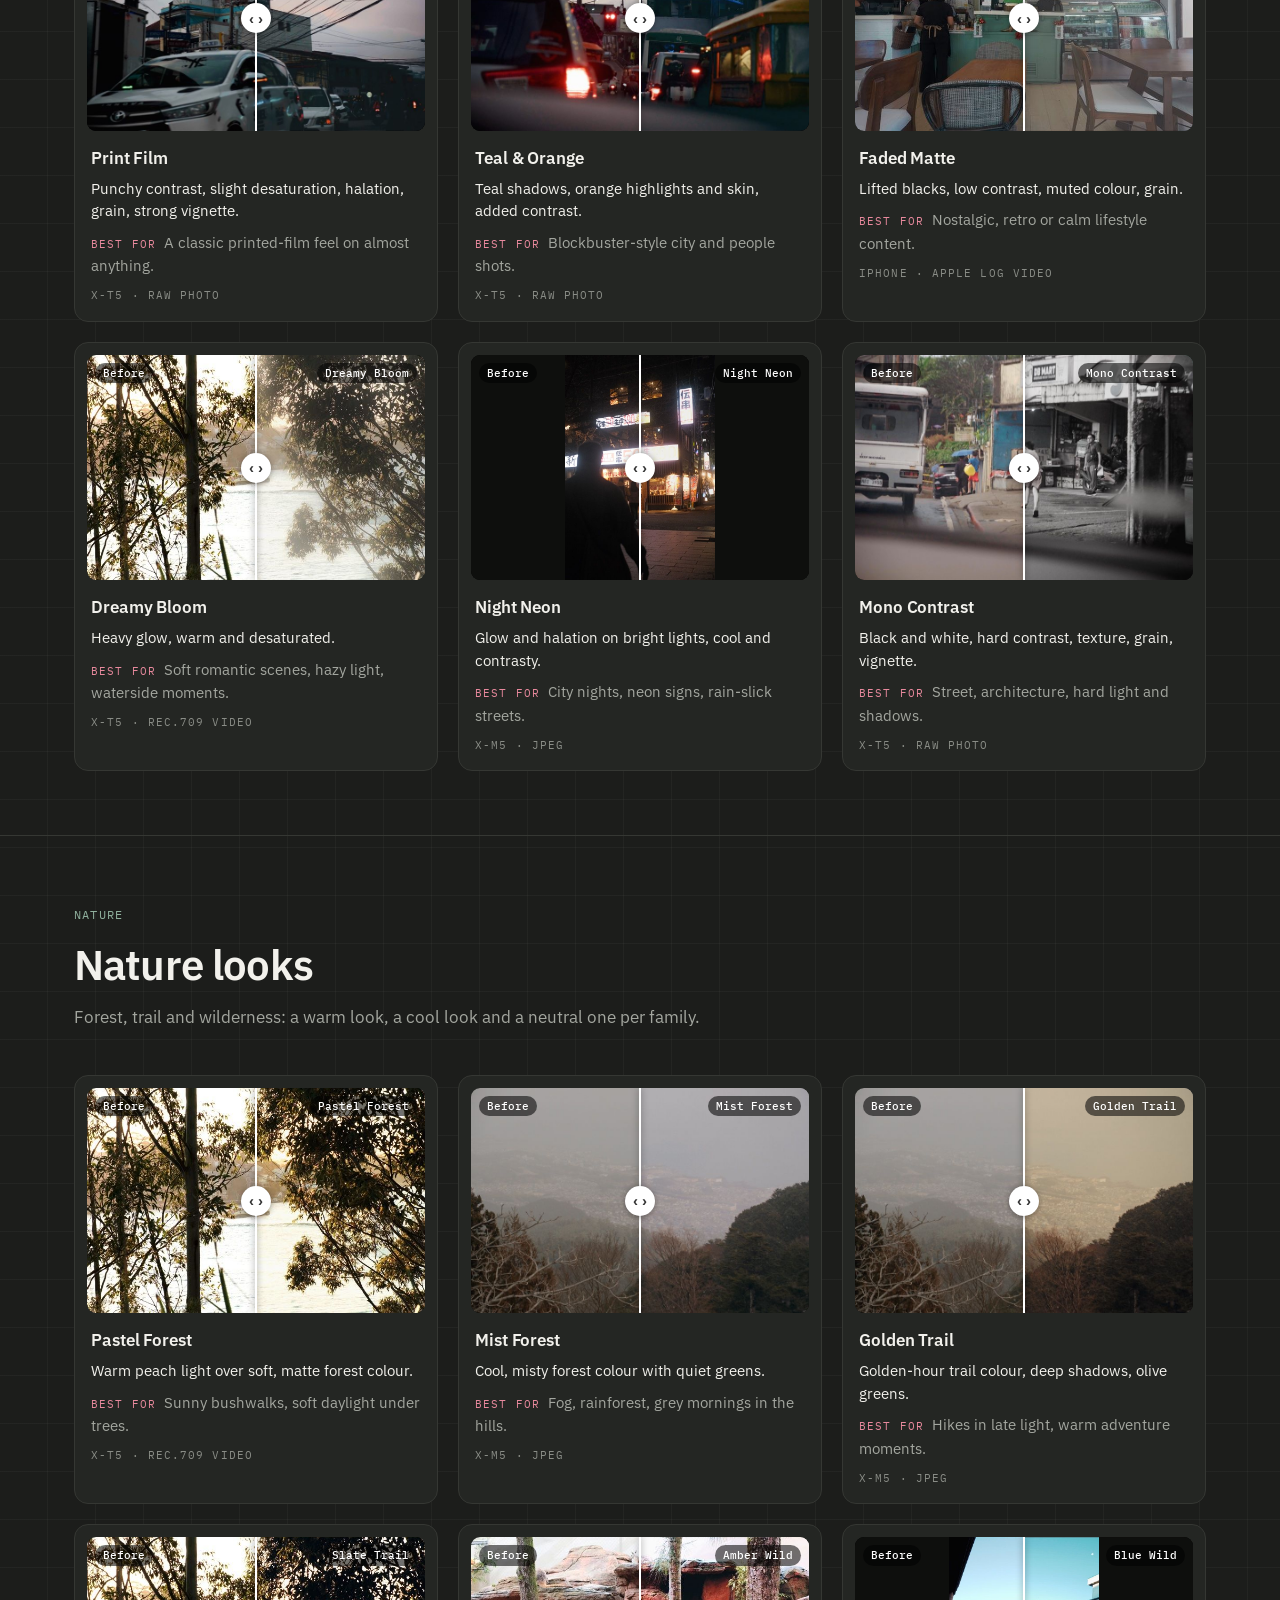
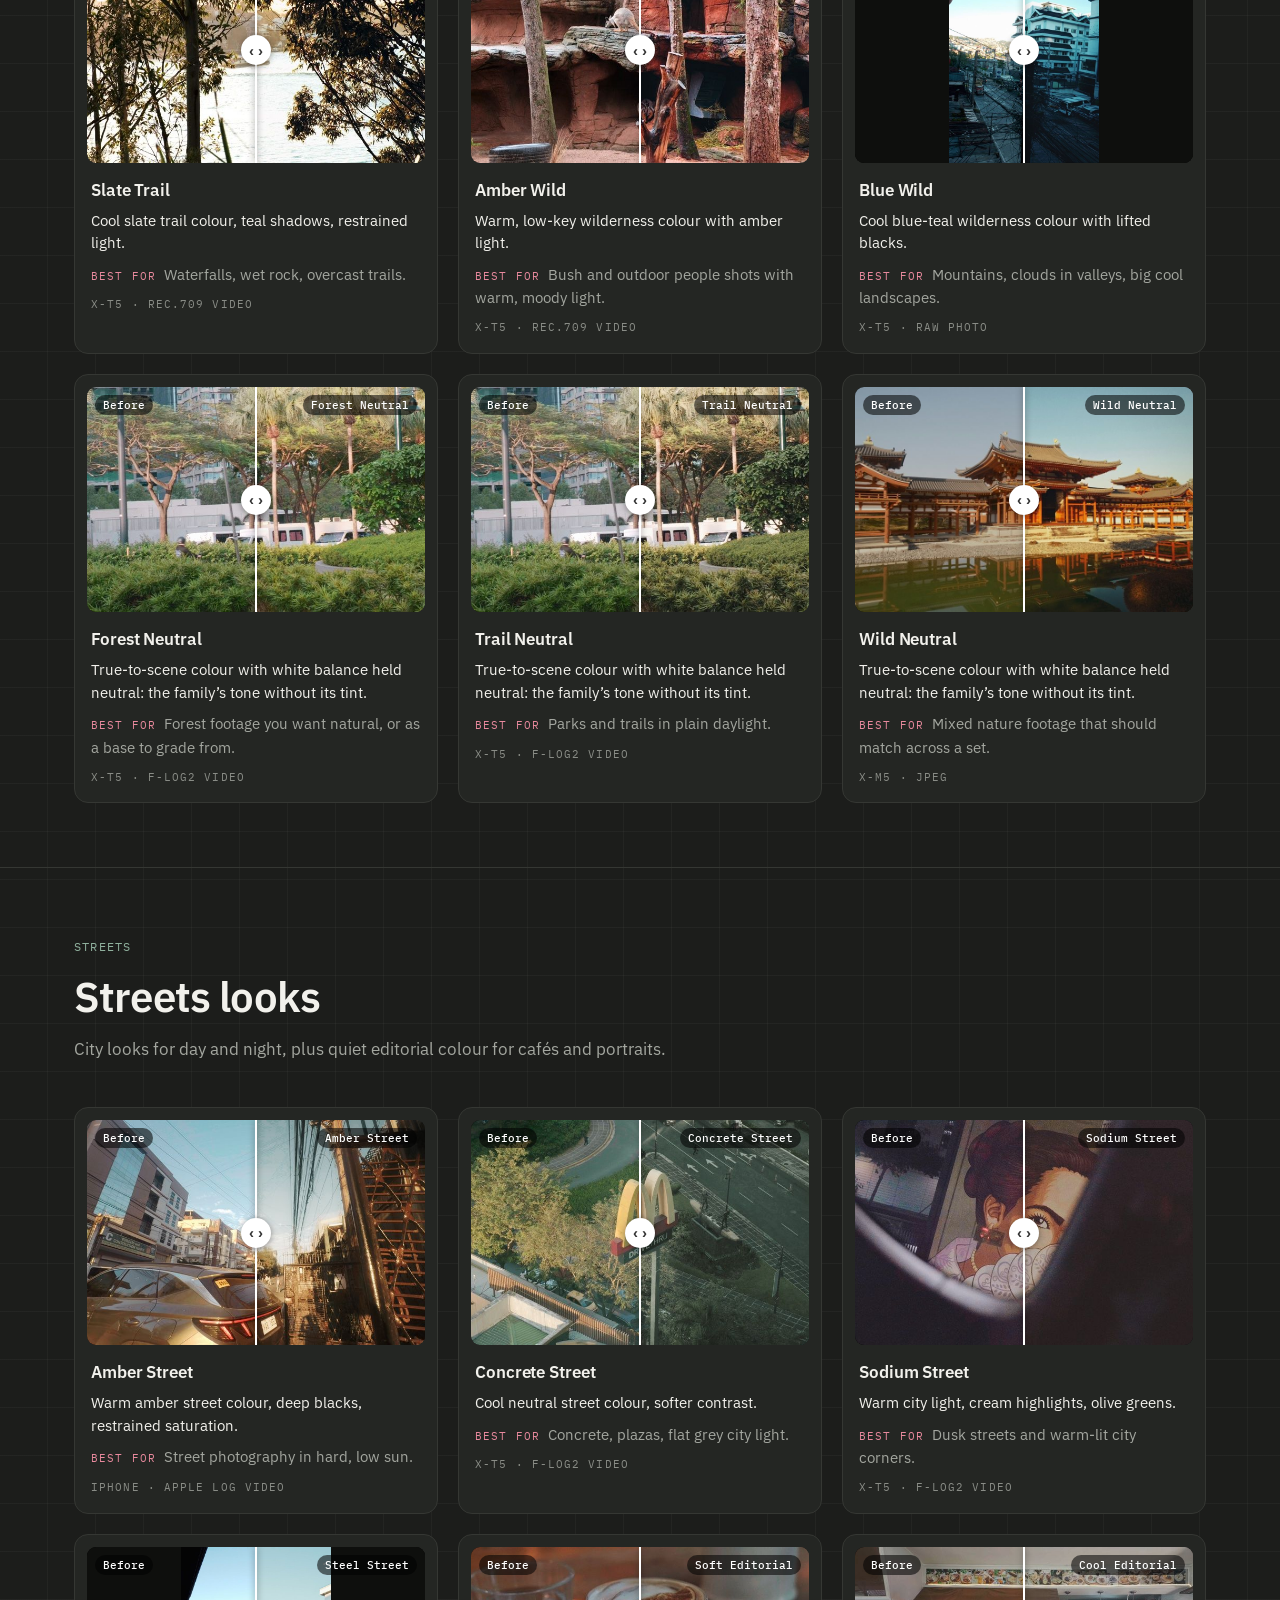
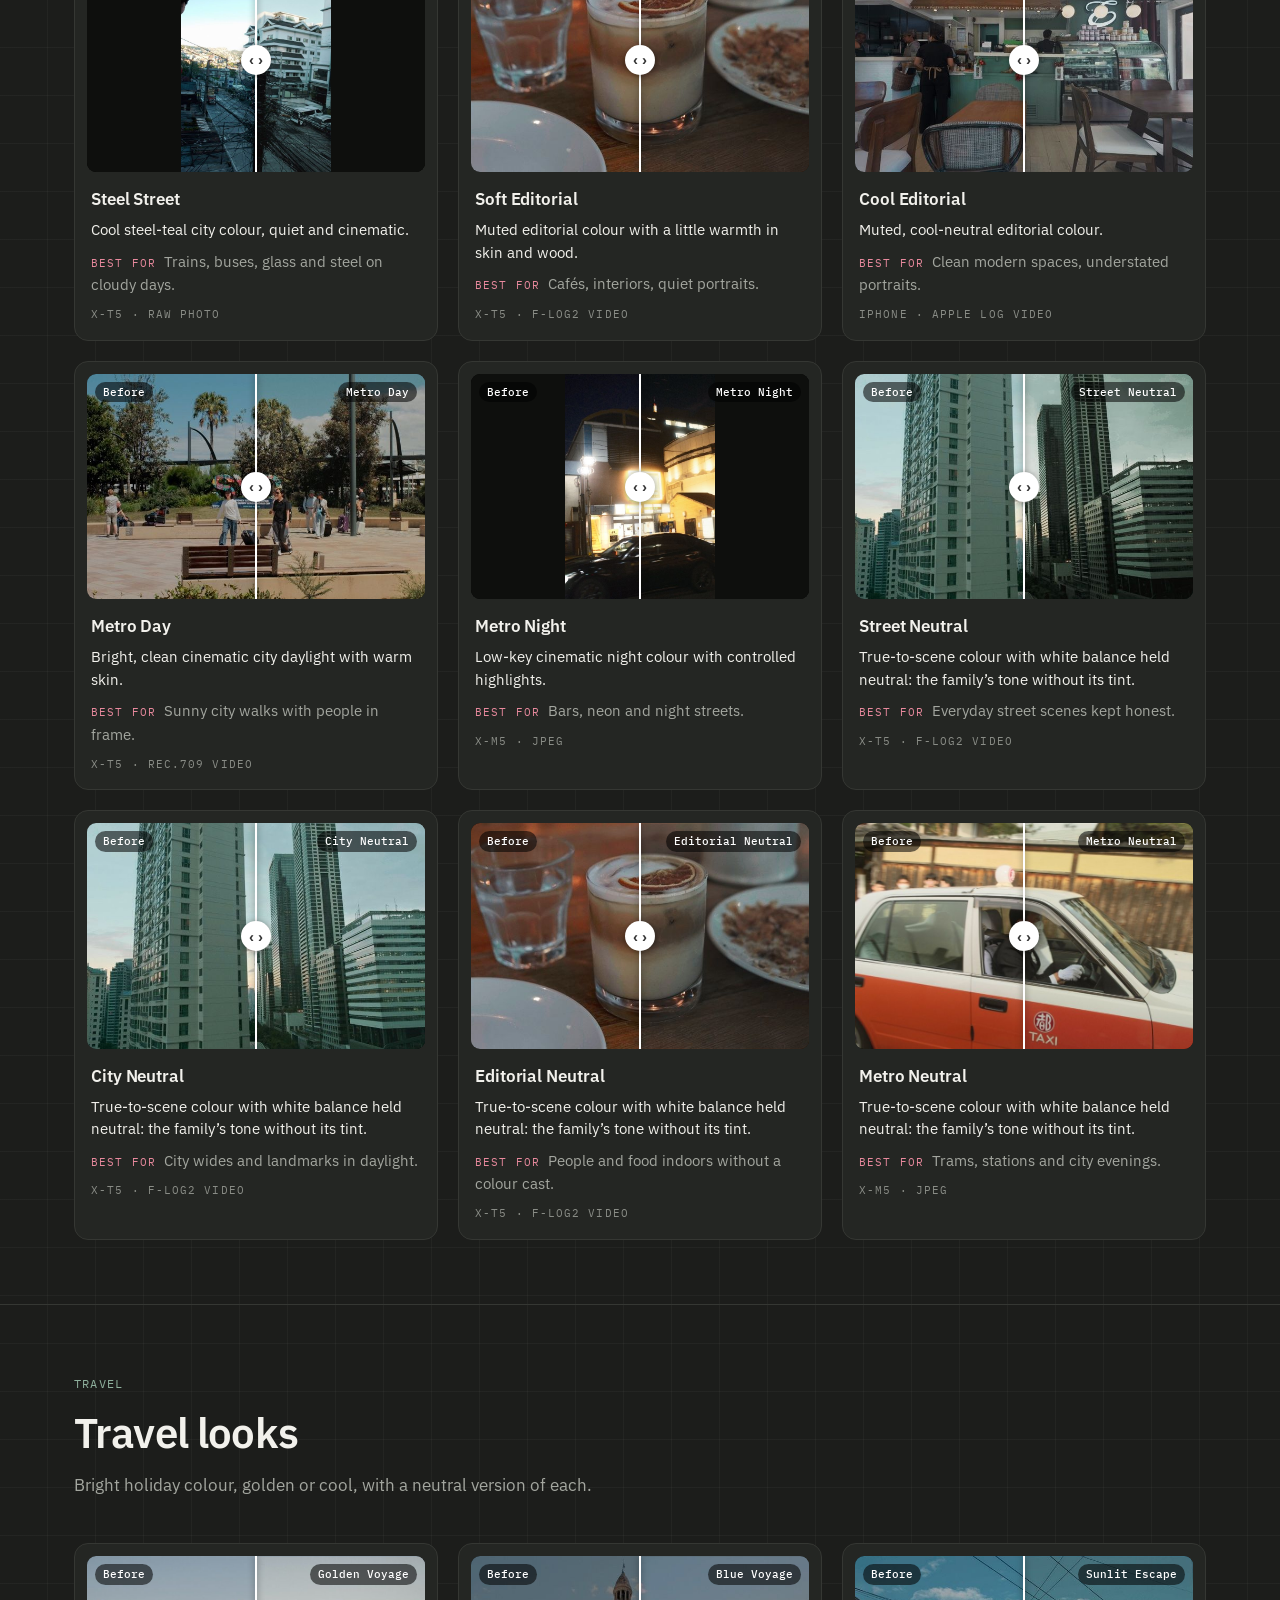
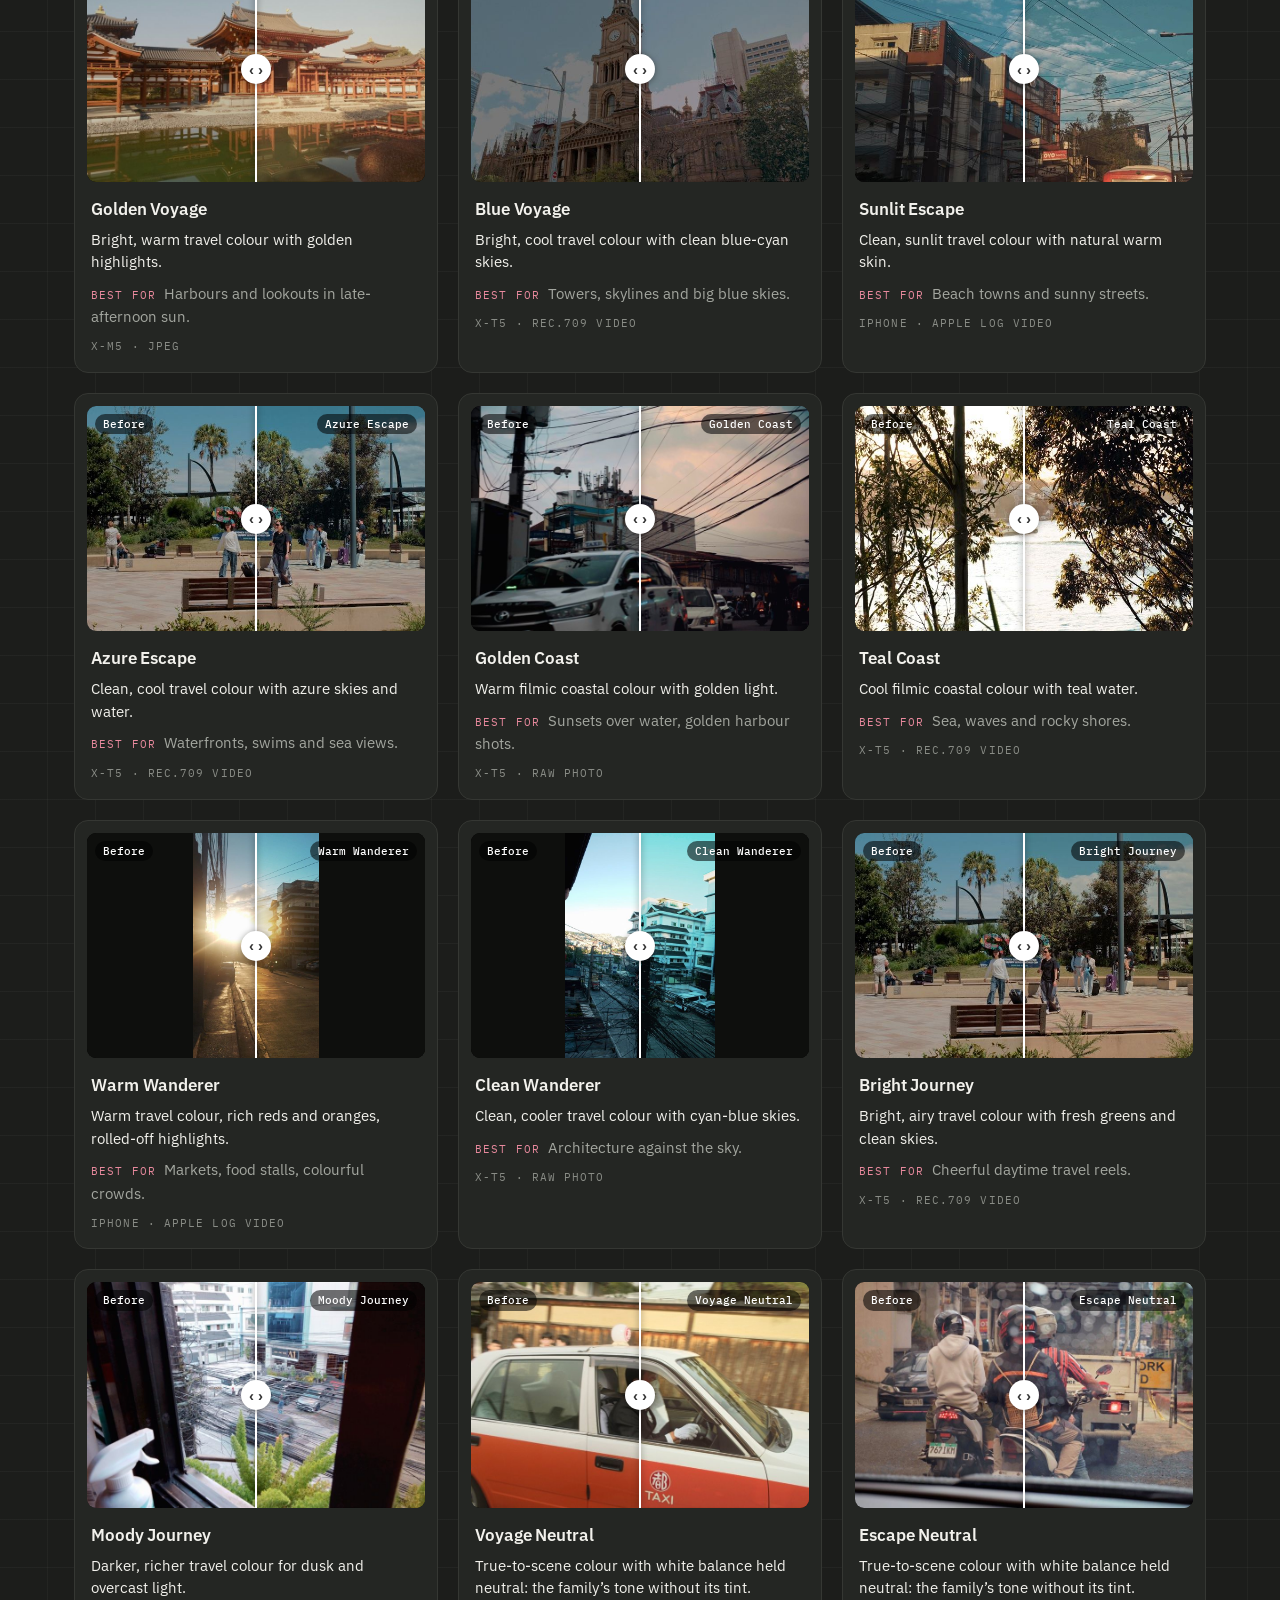
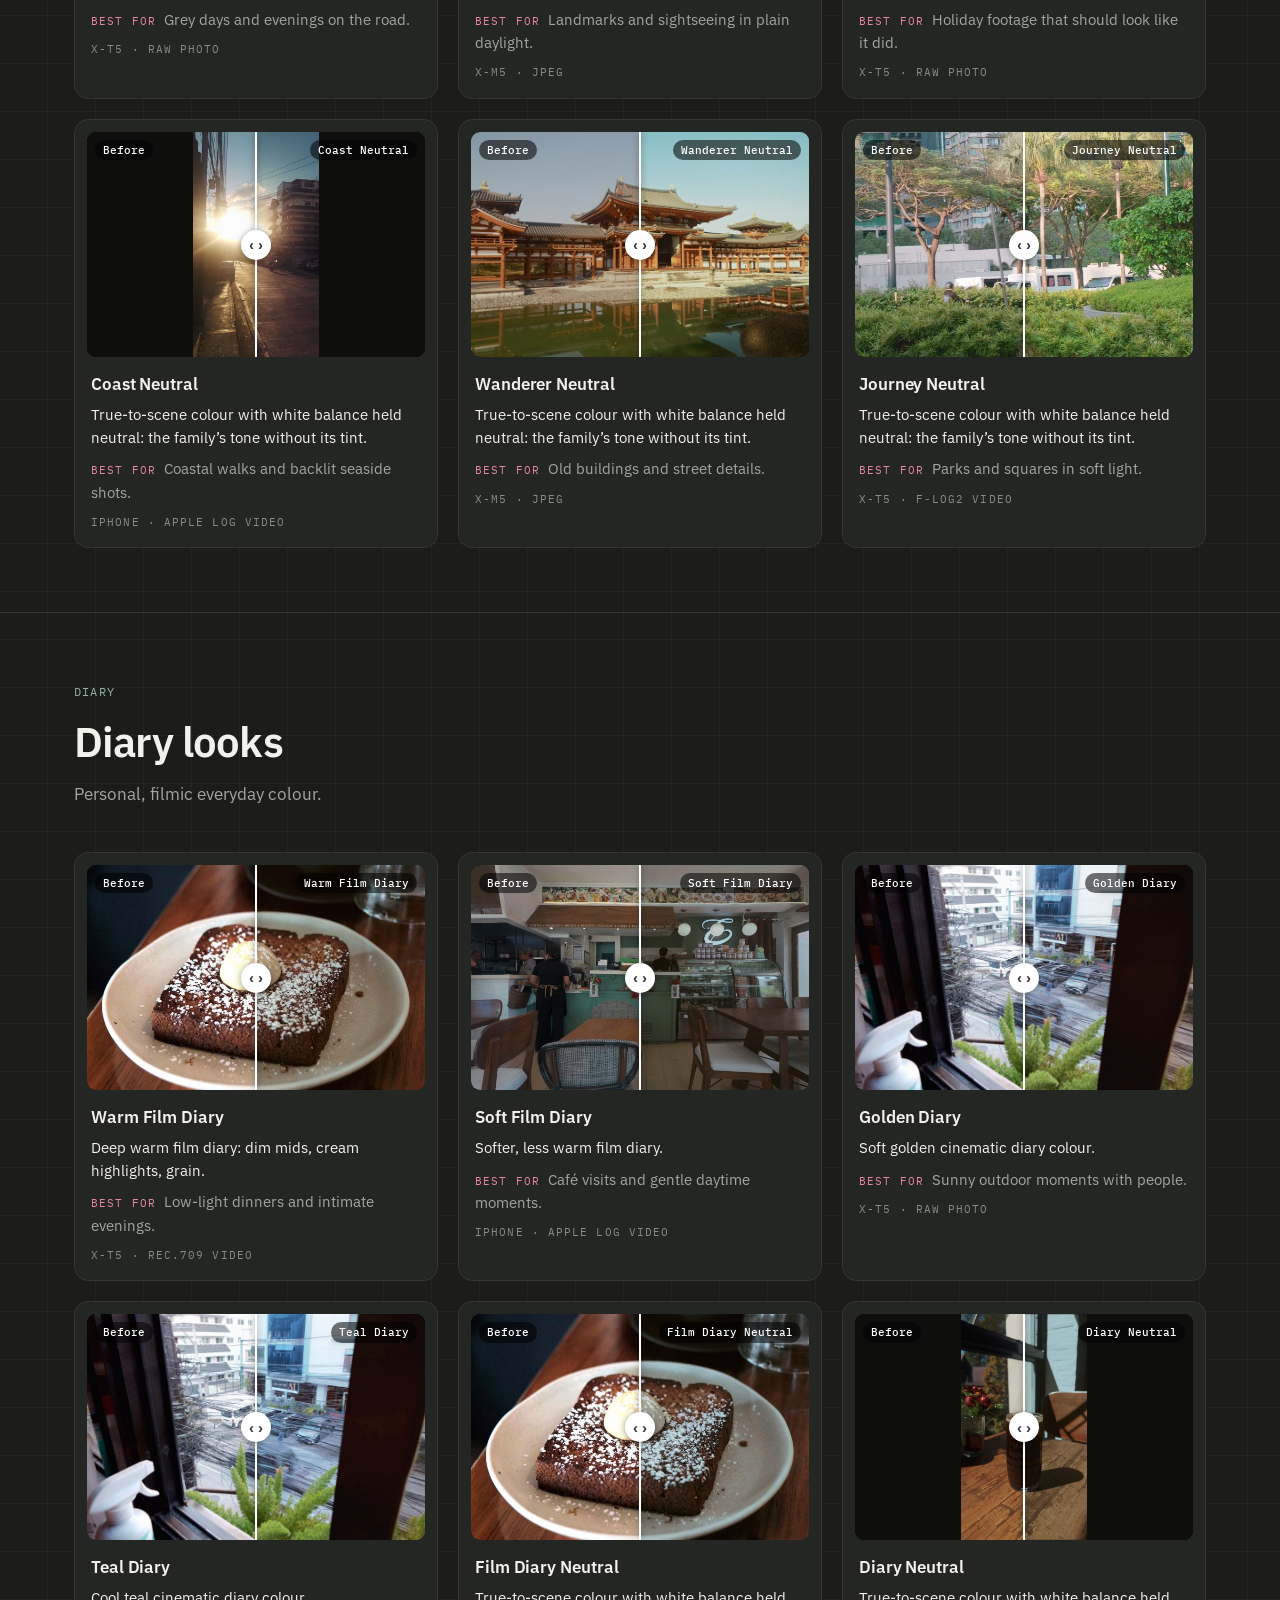
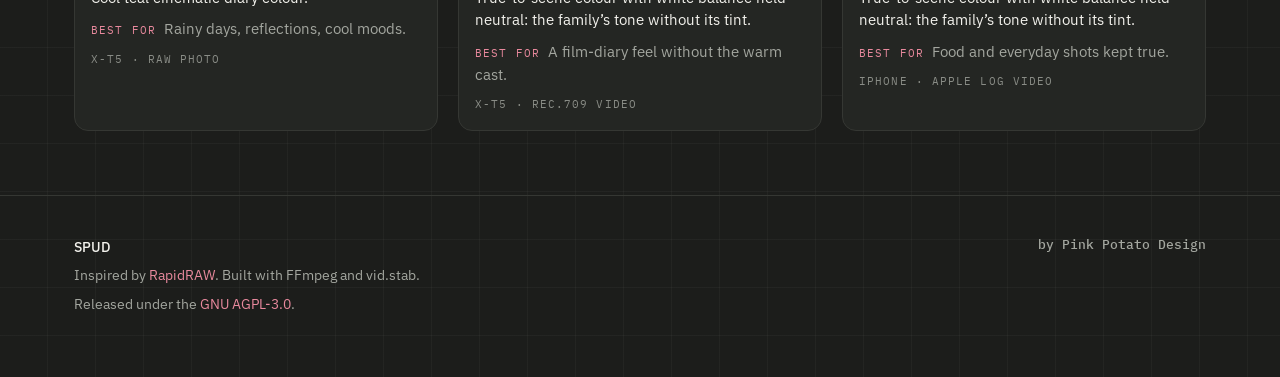
==== commit eedff6ec: "v2: live WebGL2 node-by-node grade hero, shared styles, Looks views, checks workflow - Home hero gra" ====
--- a/presets.html
+++ b/presets.html
@@ -14,109 +14,15 @@
 <link rel="preconnect" href="https://fonts.googleapis.com">
 <link rel="preconnect" href="https://fonts.gstatic.com" crossorigin>
 <link href="https://fonts.googleapis.com/css2?family=IBM+Plex+Mono:wght@400;500&family=IBM+Plex+Sans:wght@400;500;600&display=swap" rel="stylesheet">
+<meta name="theme-color" content="#1C1D1B">
+<link rel="stylesheet" href="css/site.css">
+<link rel="stylesheet" href="css/looks.css">
+<script>try{var t=localStorage.getItem('spud-theme');if(t)document.documentElement.dataset.theme=t}catch(e){}</script>
 <style>
-:root{
-  --ink:#1C1D1B; --raised:#262825; --paper:#F2F1EC; --fog:#A3A69F; --line:#3A3C38;
-  --potato:#D9667F; --potato-light:#E8899D; --pine-light:#8FB09D;
-  --sans:"IBM Plex Sans",system-ui,-apple-system,"Helvetica Neue",Arial,sans-serif;
-  --mono:"IBM Plex Mono",ui-monospace,Menlo,monospace;
-  --max:1120px;
-}
-*{box-sizing:border-box}
-html{scroll-behavior:smooth;-webkit-text-size-adjust:100%}
-body{margin:0;background:var(--ink);color:var(--paper);font:400 17px/1.6 var(--sans);overflow-x:hidden}
-a{color:var(--potato-light);text-decoration:none}
-a:hover{text-decoration:underline;text-underline-offset:3px}
-img{max-width:100%;display:block}
-.wrap{max-width:var(--max);margin:0 auto;padding:0 24px}
-.mono{font-family:var(--mono);font-size:12px;letter-spacing:.12em;text-transform:uppercase}
-.label{color:var(--pine-light)}
-.muted{color:var(--fog)}
-
-/* nav */
-nav{position:sticky;top:0;z-index:10;background:color-mix(in srgb,var(--ink) 86%,transparent);backdrop-filter:blur(10px);-webkit-backdrop-filter:blur(10px);border-bottom:1px solid var(--line)}
-nav .wrap{display:flex;align-items:center;gap:28px;height:60px}
-.brand{display:flex;align-items:center;gap:10px;color:var(--paper);font-weight:600;font-size:17px;letter-spacing:-.01em}
-.brand:hover{text-decoration:none}
-.brand img{width:28px;height:28px;border-radius:7px}
-nav .links{display:flex;gap:24px;margin-left:auto;font-size:15px}
-nav .links a{color:var(--fog)}
-nav .links a:hover{color:var(--paper);text-decoration:none}
-nav .links a.btn,nav .links a.btn:hover{color:var(--ink)}
-.btn{display:inline-flex;align-items:center;gap:10px;font:600 15px/1 var(--sans);color:var(--ink);background:var(--potato-light);padding:13px 20px;border-radius:10px;transition:transform .15s,box-shadow .2s;box-shadow:0 0 0 0 rgba(232,137,157,0)}
-.btn:hover{text-decoration:none;box-shadow:0 0 28px rgba(232,137,157,.35)}
-.btn:active{transform:scale(.97)}
-.btn.small{padding:9px 14px;font-size:14px;border-radius:8px}
-.btn.ghost{background:transparent;color:var(--paper);box-shadow:inset 0 0 0 1px var(--line)}
-.btn.ghost:hover{box-shadow:inset 0 0 0 1px var(--fog)}
-.btn svg{width:16px;height:16px}
-
-/* hero */
-.hero{padding:88px 0 40px;text-align:center}
-.icon{width:112px;height:112px;margin:0 auto 28px;border-radius:26px;filter:drop-shadow(0 0 32px rgba(232,137,157,.28))}
-h1{font-weight:600;font-size:clamp(38px,6.4vw,68px);line-height:1.04;letter-spacing:-.025em;margin:0 auto 20px;max-width:14ch}
-h1 em{font-style:normal;color:var(--potato-light)}
-.lede{font-size:clamp(17px,2vw,20px);color:var(--fog);max-width:40rem;margin:0 auto 34px}
-.cta{display:flex;gap:12px;justify-content:center;flex-wrap:wrap}
-.meta{margin-top:16px}
-.shot{margin:64px auto 0;max-width:1040px;border-radius:14px;overflow:hidden;border:1px solid var(--line);background:var(--raised);box-shadow:0 30px 80px rgba(0,0,0,.45),0 0 0 1px rgba(255,255,255,.02)}
-.shot img{width:100%;height:auto}
-.shot.placeholder{aspect-ratio:16/10;display:grid;place-items:center;color:var(--fog)}
-
-/* sections */
-section{padding:96px 0;border-top:1px solid var(--line)}
-h2{font-weight:600;font-size:clamp(28px,4vw,40px);line-height:1.12;letter-spacing:-.02em;margin:12px 0 16px;max-width:22ch}
-.intro{color:var(--fog);max-width:40rem;margin:0 0 48px}
-.grid{display:grid;grid-template-columns:repeat(auto-fill,minmax(250px,1fr));gap:16px}
-.card{background:var(--raised);border:1px solid var(--line);border-radius:12px;padding:24px}
-.card h3{font-size:17px;font-weight:600;margin:0 0 8px;letter-spacing:-.005em}
-.card p{margin:0;color:var(--fog);font-size:15px;line-height:1.55}
-.card .k{color:var(--potato-light);font-family:var(--mono);font-size:12px;letter-spacing:.08em;margin-bottom:14px;display:block}
-
-.cols{max-width:46rem}
-.shot.wide{margin:48px 0 0;max-width:none}
-.split{display:grid;grid-template-columns:1fr 1fr;gap:56px;align-items:center}
-.split .shot{margin:0}
-.nodes{display:flex;flex-wrap:wrap;gap:8px;margin:24px 0 0;padding:0;list-style:none}
-.nodes li{font:500 13px/1 var(--mono);padding:9px 12px;border-radius:8px;background:var(--raised);border:1px solid var(--line);color:var(--paper)}
-.nodes li::before{content:"";display:inline-block;width:7px;height:7px;border-radius:50%;background:var(--potato-light);margin-right:8px;vertical-align:1px;opacity:.85}
-ul.ticks{list-style:none;padding:0;margin:20px 0 0}
-ul.ticks li{padding:8px 0 8px 26px;position:relative;color:var(--fog);border-bottom:1px solid var(--line)}
-ul.ticks li strong{color:var(--paper);font-weight:500}
-ul.ticks li::before{content:"";position:absolute;left:2px;top:17px;width:10px;height:6px;border-left:2px solid var(--pine-light);border-bottom:2px solid var(--pine-light);transform:rotate(-45deg)}
-
-.platforms{display:flex;flex-wrap:wrap;gap:8px;margin-top:24px}
-.platforms span{font:500 13px/1 var(--mono);padding:9px 12px;border-radius:999px;border:1px solid var(--line);color:var(--fog)}
-
-/* download */
-.download{text-align:center}
-.download h2{margin-left:auto;margin-right:auto}
-.download .intro{margin-left:auto;margin-right:auto}
-.reqs{display:flex;gap:28px;justify-content:center;flex-wrap:wrap;margin-top:36px;color:var(--fog);font-size:14px}
-.reqs b{display:block;color:var(--paper);font-weight:500}
-
-footer{border-top:1px solid var(--line);padding:40px 0 56px;color:var(--fog);font-size:14px}
-footer .wrap{display:flex;flex-wrap:wrap;gap:20px 40px;align-items:flex-start;justify-content:space-between}
-footer .endorse img{height:22px;width:auto;opacity:.95}
-footer p{margin:0 0 6px}
-
-@media (max-width:820px){
-  .split{grid-template-columns:1fr;gap:32px}
-  .split.rev .shot{order:-1}
-  nav .links a.hide-sm{display:none}
-  section{padding:72px 0}
-}
-@media (max-width:520px){
-  .wrap{padding:0 16px}
-  nav .links{gap:16px}
-  .hero{padding:56px 0 24px}
-  .icon{width:88px;height:88px;border-radius:20px}
-  .shot{margin-top:44px;border-radius:10px}
-}
-@media (prefers-reduced-motion:reduce){html{scroll-behavior:auto}.btn{transition:none}}
-
+.lede{color:var(--fog);font-size:clamp(17px,2vw,19px);max-width:44rem}
+h1{font-weight:600;line-height:1.04;letter-spacing:-.025em}
 /* presets page */
-.phead{padding:72px 0 8px}
+.phead{padding:128px 0 8px}
 .phead h1{font-size:clamp(34px,5.4vw,56px);max-width:18ch;margin:0 0 16px}
 .phead .lede{margin:0 0 28px;text-align:left}
 .how{display:grid;grid-template-columns:repeat(2,minmax(0,1fr));gap:12px;margin:8px 0 0;padding:0;list-style:none}
@@ -125,7 +31,7 @@
 .jump{display:flex;flex-wrap:wrap;gap:8px;margin:28px 0 0}
 .jump a{font:500 13px/1 var(--mono);padding:9px 12px;border-radius:999px;border:1px solid var(--line);color:var(--fog)}
 .jump a:hover{color:var(--paper);border-color:var(--fog);text-decoration:none}
-section.group{padding:64px 0}
+section.group{padding:64px 0;border-top:1px solid var(--line)}
 @media (max-width:640px){.how{grid-template-columns:1fr}}
 .looks{display:grid;grid-template-columns:repeat(auto-fill,minmax(min(320px,100%),1fr));gap:20px}
 .look{background:var(--raised);border:1px solid var(--line);border-radius:14px;padding:12px 12px 16px;min-width:0}
@@ -149,17 +55,35 @@
 </head>
 <body>
 
-<nav>
+<div class="hud" aria-label="Release information">
+  <span>SPUD:: <b data-version>latest</b></span>
+  <span class="opt">Released:: <b data-released>—</b></span>
+  <span class="opt">macOS:: <b>Apple Silicon</b></span>
+  <span>Licence:: <b>AGPL-3.0</b></span>
+  <span>Price:: <b>Free</b></span>
+  <span class="r opt">Looks:: <b>51</b></span>
+</div>
+
+<nav class="nav" aria-label="Main">
   <div class="wrap">
-    <a class="brand" href="./"><img src="assets/icon-256.png" alt="">SPUD</a>
-    <div class="links">
+    <a class="brand" href="./"><img src="assets/icon-256.png" alt=""><span>SPUD</span></a>
+    <div class="pill">
       <a class="hide-sm" href="./#grade">Grade</a>
       <a class="hide-sm" href="./#edit">Edit</a>
-      <a class="hide-sm" href="presets.html">Presets</a>
-      <a class="btn small" href="./#download">Download</a>
+      <a class="hide-sm" href="./#export">Export</a>
+      <a href="presets.html" aria-current="page">Looks</a>
+      <button type="button" data-palette-open aria-label="Open command menu"><span class="kbd">⌘K</span></button>
+    </div>
+    <div class="tools">
+      <button class="iconbtn" type="button" data-theme-toggle aria-label="Switch light or dark theme">
+        <svg class="theme-moon" viewBox="0 0 24 24" fill="none" stroke="currentColor" stroke-width="2" stroke-linecap="round" stroke-linejoin="round"><path d="M21 12.8A9 9 0 1 1 11.2 3a7 7 0 0 0 9.8 9.8z"/></svg>
+        <svg class="theme-sun" viewBox="0 0 24 24" fill="none" stroke="currentColor" stroke-width="2" stroke-linecap="round"><circle cx="12" cy="12" r="4"/><path d="M12 2v2M12 20v2M4.9 4.9l1.4 1.4M17.7 17.7l1.4 1.4M2 12h2M20 12h2M4.9 19.1l1.4-1.4M17.7 6.3l1.4-1.4"/></svg>
+      </button>
+      <a class="btn small" href="https://github.com/LuiGiJohn/spud-releases/releases/latest" data-dl>Download</a>
     </div>
   </div>
 </nav>
+
 
 <header class="phead" id="top">
   <div class="wrap">
@@ -172,6 +96,15 @@
       <li><b>Neutral versions</b>Each family has a Neutral look: its tone without its tint, for matching a set or as a base to grade from.</li>
       <li><b>Log footage</b>F-Log2, Apple Log and other log clips get a camera match under every look, so looks read the same as on Rec.709.</li>
     </ul>
+    <div class="viewbar" data-viewbar>
+      <div class="seg" role="radiogroup" aria-label="View">
+        <button type="button" role="radio" data-view="grid" aria-checked="true">Grid</button>
+        <button type="button" role="radio" data-view="list" aria-checked="false">List</button>
+        <button type="button" role="radio" data-view="reel" aria-checked="false">Reel</button>
+      </div>
+      <input type="search" placeholder="Filter: name, mood, subject…" aria-label="Filter looks" data-filter>
+      <span class="mono muted" data-shown aria-live="polite"></span>
+    </div>
     <div class="jump"><a href="#cinematic">Cinematic</a><a href="#nature">Nature</a><a href="#streets">Streets</a><a href="#travel">Travel</a><a href="#diary">Diary</a></div>
   </div>
 </header>
@@ -841,10 +774,12 @@
       <p>Inspired by <a href="https://github.com/CyberTimon/RapidRAW">RapidRAW</a>. Built with FFmpeg and vid.stab.</p>
       <p>Released under the <a href="https://www.gnu.org/licenses/agpl-3.0.html">GNU AGPL-3.0</a>.</p>
     </div>
-    <div class="endorse"><img src="assets/endorsement.svg" alt="by Pink Potato Design"></div>
+    <p class="endorse">by Pink Potato Design</p>
   </div>
 </footer>
 
 <script>document.querySelectorAll(".cmp input").forEach(function(i){function u(){i.parentNode.style.setProperty("--pos",i.value+"%")}i.addEventListener("input",u);u()});</script>
+<script type="module" src="js/site.js"></script>
+<script type="module" src="js/looks.js"></script>
 </body>
 </html>
--- a/css/site.css
+++ b/css/site.css
@@ -0,0 +1,132 @@
+/* SPUD site v2: shared styles for every page. Dark by default (the app is dark); light via [data-theme="light"]. */
+:root{
+  --ink:#1C1D1B; --raised:#242623; --raised-2:#2C2E2A; --paper:#F2F1EC; --fog:#A3A69F; --dim:#6F726B; --line:#353733;
+  --grid:rgba(242,241,236,.035);
+  --potato:#D9667F; --potato-light:#E8899D; --pine-light:#8FB09D;
+  --sans:"IBM Plex Sans",system-ui,-apple-system,"Helvetica Neue",Arial,sans-serif;
+  --mono:"IBM Plex Mono",ui-monospace,Menlo,monospace;
+  --max:1180px; --r:14px;
+  --shadow:0 30px 80px rgba(0,0,0,.45);
+  color-scheme:dark;
+}
+:root[data-theme="light"]{
+  --ink:#ECEBE5; --raised:#F6F5F0; --raised-2:#E3E2DB; --paper:#1C1D1B; --fog:#5D6059; --dim:#8A8D85; --line:#D2D1C9;
+  --grid:rgba(28,29,27,.05); --potato-light:#C24F69; --pine-light:#3F6E55;
+  --shadow:0 24px 60px rgba(40,38,30,.18);
+  color-scheme:light;
+}
+*{box-sizing:border-box}
+html{-webkit-text-size-adjust:100%;scroll-padding-top:84px}
+body{margin:0;background:var(--ink);color:var(--paper);font:400 17px/1.6 var(--sans);overflow-x:hidden;
+  background-image:linear-gradient(var(--grid) 1px,transparent 1px),linear-gradient(90deg,var(--grid) 1px,transparent 1px);
+  background-size:48px 48px;background-position:-1px -1px}
+a{color:var(--potato-light);text-decoration:none}
+a:hover{text-decoration:underline;text-underline-offset:3px}
+img{max-width:100%;display:block}
+code{font-family:var(--mono);font-size:.9em}
+.wrap{max-width:var(--max);margin:0 auto;padding:0 24px}
+.mono{font-family:var(--mono);font-size:12px;letter-spacing:.1em;text-transform:uppercase}
+.label{color:var(--pine-light)}
+.muted{color:var(--fog)}
+.sr{position:absolute;width:1px;height:1px;overflow:hidden;clip:rect(0 0 0 0);white-space:nowrap}
+:focus-visible{outline:2px solid var(--potato-light);outline-offset:3px;border-radius:6px}
+
+/* ---- HUD strip ---- */
+.hud{position:fixed;inset:0 0 auto 0;z-index:30;height:24px;display:flex;align-items:center;gap:6px;padding:0 12px;
+  font:500 10.5px/1 var(--mono);letter-spacing:.08em;text-transform:uppercase;color:var(--dim);
+  background:color-mix(in srgb,var(--ink) 92%,transparent);border-bottom:1px solid var(--line);overflow:hidden;white-space:nowrap}
+.hud span{padding:4px 7px;border-radius:5px;background:var(--raised)}
+.hud b{color:var(--fog);font-weight:500}
+.hud .r{margin-left:auto}
+@media (max-width:820px){.hud .opt{display:none}}
+
+/* ---- nav ---- */
+.nav{position:fixed;top:36px;left:0;right:0;z-index:25;pointer-events:none}
+.nav::before{content:"";position:absolute;inset:-36px 0 -22px;z-index:-1;pointer-events:none;
+  background:linear-gradient(var(--ink) 62%,color-mix(in srgb,var(--ink) 0%,transparent))}
+.nav .wrap{display:flex;align-items:center;gap:12px;max-width:none;padding:0 20px}
+.nav .pill,.nav .brand,.nav .tools{pointer-events:auto}
+.brand{display:flex;align-items:center;gap:10px;color:var(--paper);font-weight:600;font-size:17px;letter-spacing:-.01em}
+.brand:hover{text-decoration:none}
+.brand img{width:30px;height:30px;border-radius:8px}
+.pill{display:flex;gap:2px;margin:0 auto;padding:4px;border-radius:12px;background:color-mix(in srgb,var(--raised) 88%,transparent);
+  border:1px solid var(--line);backdrop-filter:blur(12px);-webkit-backdrop-filter:blur(12px)}
+.pill a,.pill button{font:500 14px/1 var(--sans);color:var(--fog);padding:9px 12px;border-radius:8px;background:none;border:0;cursor:pointer}
+.pill a:hover,.pill button:hover{color:var(--paper);background:var(--raised-2);text-decoration:none}
+.pill a[aria-current]{color:var(--paper)}
+.kbd{font:500 12px/1 var(--mono);letter-spacing:.02em}
+.tools{display:flex;gap:8px;align-items:center}
+.iconbtn{width:38px;height:38px;display:grid;place-items:center;border-radius:10px;border:1px solid var(--line);
+  background:color-mix(in srgb,var(--raised) 88%,transparent);color:var(--fog);cursor:pointer;backdrop-filter:blur(12px)}
+.iconbtn:hover{color:var(--paper)}
+.iconbtn svg{width:17px;height:17px}
+.theme-sun{display:none}
+:root[data-theme="light"] .theme-sun{display:block}
+:root[data-theme="light"] .theme-moon{display:none}
+@media (max-width:820px){.pill .hide-sm{display:none}}
+@media (max-width:520px){.nav .wrap{padding:0 12px;gap:8px}.brand span{display:none}.pill a,.pill button{padding:9px 9px}}
+
+/* ---- buttons ---- */
+.btn{display:inline-flex;align-items:center;gap:10px;font:600 15px/1 var(--sans);color:#1C1D1B;background:var(--potato-light);
+  padding:13px 20px;border-radius:10px;border:0;cursor:pointer;transition:transform .15s,box-shadow .2s}
+.btn:hover{text-decoration:none;box-shadow:0 0 28px color-mix(in srgb,var(--potato-light) 40%,transparent)}
+.btn:active{transform:scale(.97)}
+.btn.small{padding:10px 14px;font-size:14px;border-radius:9px}
+.btn.ghost{background:transparent;color:var(--paper);box-shadow:inset 0 0 0 1px var(--line)}
+.btn.ghost:hover{box-shadow:inset 0 0 0 1px var(--fog)}
+.btn svg{width:16px;height:16px}
+:root[data-theme="light"] .btn:not(.ghost){color:#fff}
+
+/* ---- sections ---- */
+section.block{padding:104px 0;border-top:1px solid var(--line)}
+.eyebrow{display:flex;gap:10px;align-items:center}
+.eyebrow .n{color:var(--dim)}
+h2{font-weight:600;font-size:clamp(28px,4vw,42px);line-height:1.1;letter-spacing:-.02em;margin:14px 0 16px;max-width:22ch}
+.intro{color:var(--fog);max-width:40rem;margin:0 0 44px}
+.cols{max-width:46rem}
+.shot{border-radius:var(--r);overflow:hidden;border:1px solid var(--line);background:var(--raised);box-shadow:var(--shadow)}
+.shot img{width:100%;height:auto}
+.shot.wide{margin:48px 0 0}
+.grid{display:grid;grid-template-columns:repeat(auto-fill,minmax(250px,1fr));gap:14px}
+.card{background:var(--raised);border:1px solid var(--line);border-radius:12px;padding:24px}
+.card h3{font-size:17px;font-weight:600;margin:0 0 8px}
+.card p{margin:0;color:var(--fog);font-size:15px;line-height:1.55}
+.card .k{color:var(--potato-light);font-family:var(--mono);font-size:12px;letter-spacing:.08em;margin-bottom:14px;display:block}
+ul.ticks{list-style:none;padding:0;margin:20px 0 0}
+ul.ticks li{padding:9px 0 9px 26px;position:relative;color:var(--fog);border-bottom:1px solid var(--line)}
+ul.ticks li strong{color:var(--paper);font-weight:500}
+ul.ticks li::before{content:"";position:absolute;left:2px;top:18px;width:10px;height:6px;border-left:2px solid var(--pine-light);border-bottom:2px solid var(--pine-light);transform:rotate(-45deg)}
+.platforms{display:flex;flex-wrap:wrap;gap:8px;margin-top:24px}
+.platforms span{font:500 13px/1 var(--mono);padding:9px 12px;border-radius:999px;border:1px solid var(--line);color:var(--fog)}
+.download{text-align:center}
+.download h2,.download .intro{margin-left:auto;margin-right:auto}
+.reqs{display:flex;gap:28px;justify-content:center;flex-wrap:wrap;margin-top:36px;color:var(--fog);font-size:14px}
+.reqs b{display:block;color:var(--paper);font-weight:500}
+
+footer{border-top:1px solid var(--line);padding:40px 0 56px;color:var(--fog);font-size:14px}
+footer .wrap{display:flex;flex-wrap:wrap;gap:20px 40px;justify-content:space-between}
+footer p{margin:0 0 6px}
+footer .endorse{font:500 13px/1.4 var(--mono);color:var(--fog)}
+
+/* ---- command palette ---- */
+.palette{position:fixed;inset:0;z-index:60;display:none;place-items:start center;padding:12vh 16px 16px;background:rgba(10,10,9,.55)}
+.palette.open{display:grid}
+.palette .box{width:min(620px,100%);max-height:70vh;display:flex;flex-direction:column;border-radius:16px;overflow:hidden;
+  background:var(--raised);border:1px solid var(--line);box-shadow:var(--shadow)}
+.palette input{all:unset;font:400 17px/1 var(--sans);color:var(--paper);padding:18px 20px;border-bottom:1px solid var(--line)}
+.palette ul{list-style:none;margin:0;padding:6px;overflow:auto}
+.palette li.h{font:500 11px/1 var(--mono);letter-spacing:.1em;text-transform:uppercase;color:var(--dim);padding:12px 12px 6px}
+.palette li.i{display:flex;justify-content:space-between;gap:12px;padding:10px 12px;border-radius:9px;cursor:pointer;color:var(--paper);font-size:15px}
+.palette li.i small{font:400 12px/1.5 var(--mono);color:var(--dim)}
+.palette li.i[aria-selected="true"]{background:var(--raised-2)}
+.palette .foot{display:flex;gap:16px;padding:10px 16px;border-top:1px solid var(--line);font:400 11px/1 var(--mono);color:var(--dim);text-transform:uppercase;letter-spacing:.08em}
+.palette .sc{display:none;padding:8px 18px 18px;overflow:auto}
+.palette.sc-open .sc{display:block}
+.palette.sc-open ul,.palette.sc-open input{display:none}
+.sc table{width:100%;border-collapse:collapse;font-size:14px}
+.sc td{padding:7px 0;border-bottom:1px solid var(--line);color:var(--fog)}
+.sc td:first-child{font-family:var(--mono);color:var(--paper);width:40%}
+
+@media (max-width:820px){section.block{padding:76px 0}}
+@media (max-width:520px){.wrap{padding:0 16px}}
+@media (prefers-reduced-motion:reduce){*{transition:none!important;animation:none!important}}
--- a/css/looks.css
+++ b/css/looks.css
@@ -0,0 +1,29 @@
+/* Looks page: view switch (grid, list, reel) and filter. */
+.viewbar{display:flex;flex-wrap:wrap;gap:10px;align-items:center;margin:32px 0 0}
+.seg{display:inline-flex;padding:3px;border-radius:10px;border:1px solid var(--line);background:var(--raised)}
+.seg button{font:500 13px/1 var(--mono);letter-spacing:.04em;color:var(--fog);background:none;border:0;padding:8px 12px;border-radius:7px;cursor:pointer}
+.seg button[aria-checked="true"]{background:var(--raised-2);color:var(--paper);box-shadow:inset 0 -2px 0 var(--potato-light)}
+.viewbar input{flex:1 1 220px;max-width:340px;font:400 15px/1 var(--sans);color:var(--paper);background:var(--raised);border:1px solid var(--line);
+  border-radius:10px;padding:10px 12px}
+.viewbar input::placeholder{color:var(--dim)}
+.look[hidden],section.group[hidden]{display:none}
+
+/* list: picture left, words right */
+[data-view="list"] .looks{grid-template-columns:1fr;gap:12px}
+[data-view="list"] .look{display:grid;grid-template-columns:minmax(0,340px) minmax(0,1fr);column-gap:24px;align-items:center;padding:12px}
+[data-view="list"] .look .cmp{grid-row:1 / span 4}
+[data-view="list"] .look h3{margin-top:0}
+@media (max-width:700px){
+  [data-view="list"] .look{grid-template-columns:1fr}
+  [data-view="list"] .look .cmp{grid-row:auto}
+  [data-view="list"] .look h3{margin-top:14px}
+}
+
+/* reel: one row per group, snaps card by card, cards tilt away from the centre */
+[data-view="reel"] .looks{display:flex;gap:20px;overflow-x:auto;scroll-snap-type:x mandatory;padding:12px max(24px,calc(50% - 220px)) 28px;
+  margin:0 -24px;perspective:1100px;scrollbar-width:thin}
+[data-view="reel"] .look{flex:0 0 min(440px,82vw);scroll-snap-align:center;
+  transform:rotateY(calc(var(--off,0) * -16deg)) scale(calc(1 - var(--abs,0) * .08));opacity:calc(1 - var(--abs,0) * .35);
+  transition:transform .12s linear,opacity .12s linear}
+@media (max-width:520px){[data-view="reel"] .looks{margin:0 -16px;padding:12px 16px 24px}}
+@media (prefers-reduced-motion:reduce){[data-view="reel"] .look{transform:none;opacity:1}}
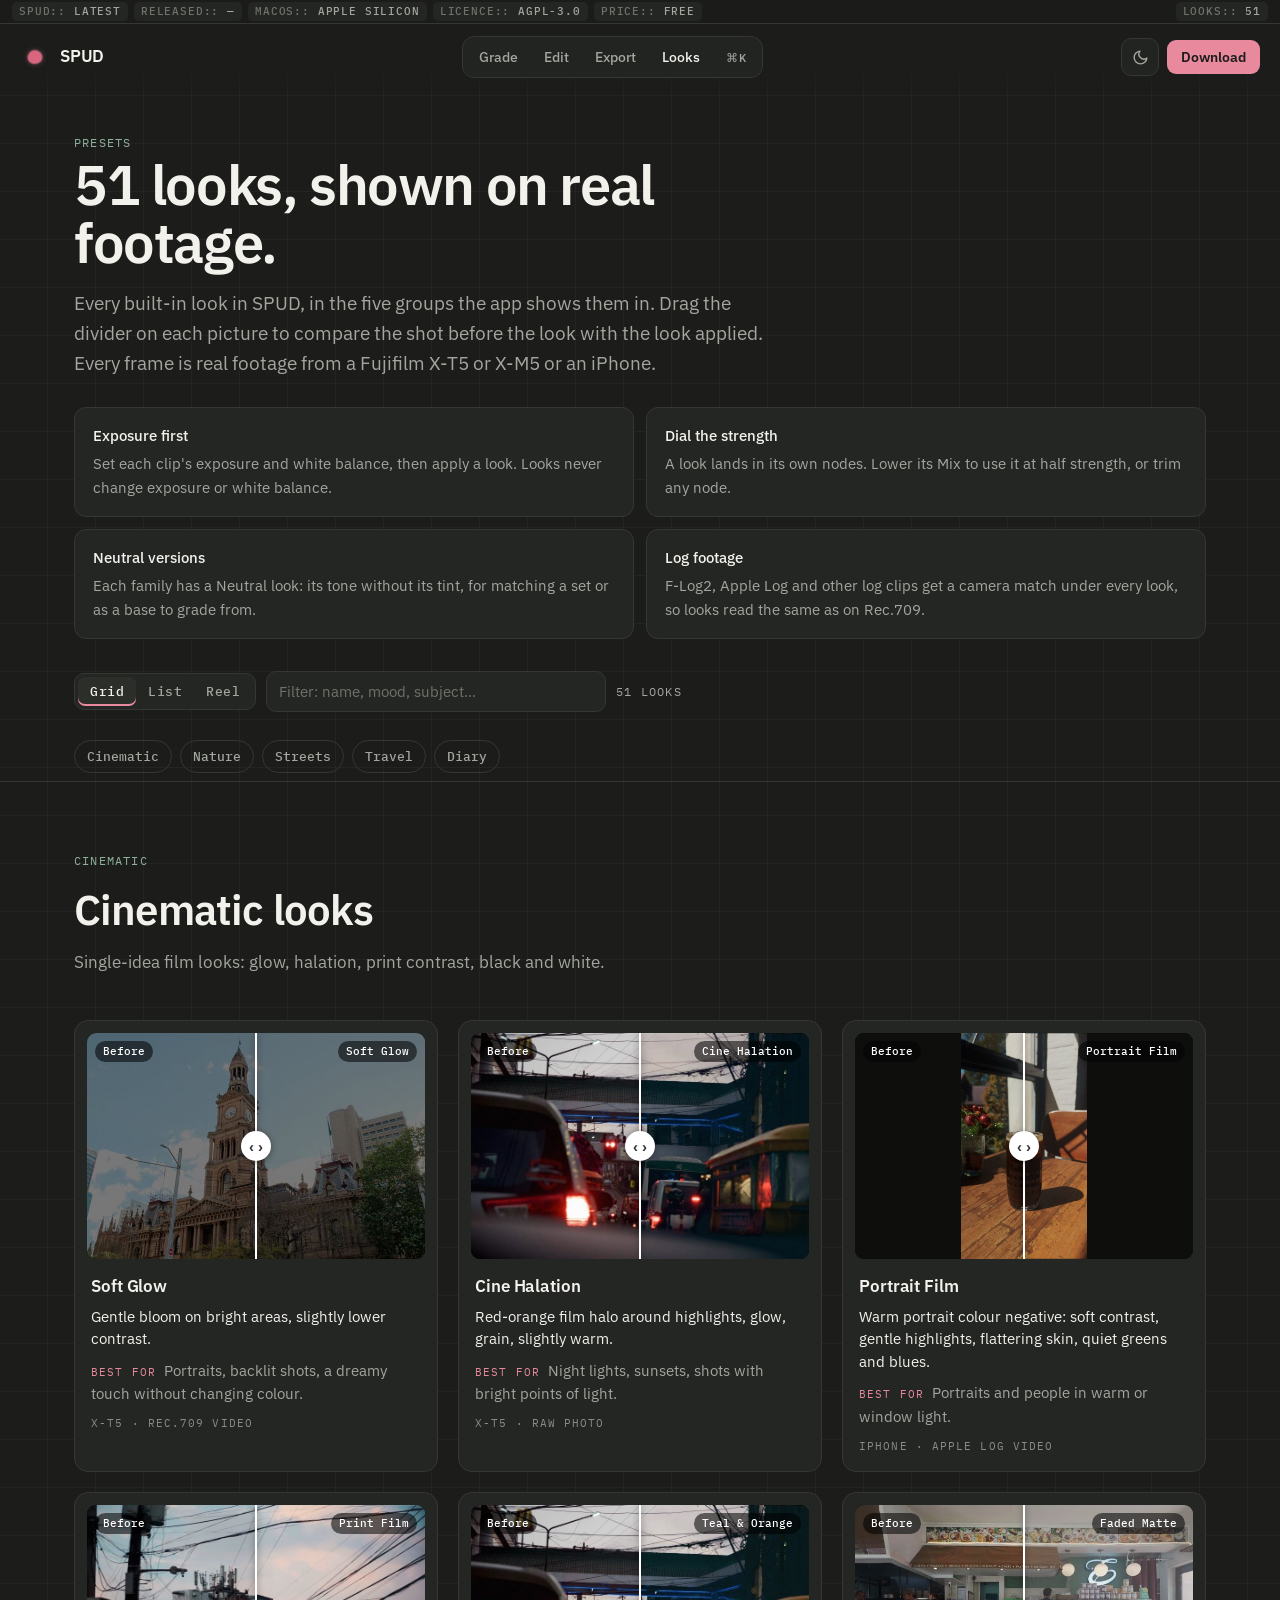
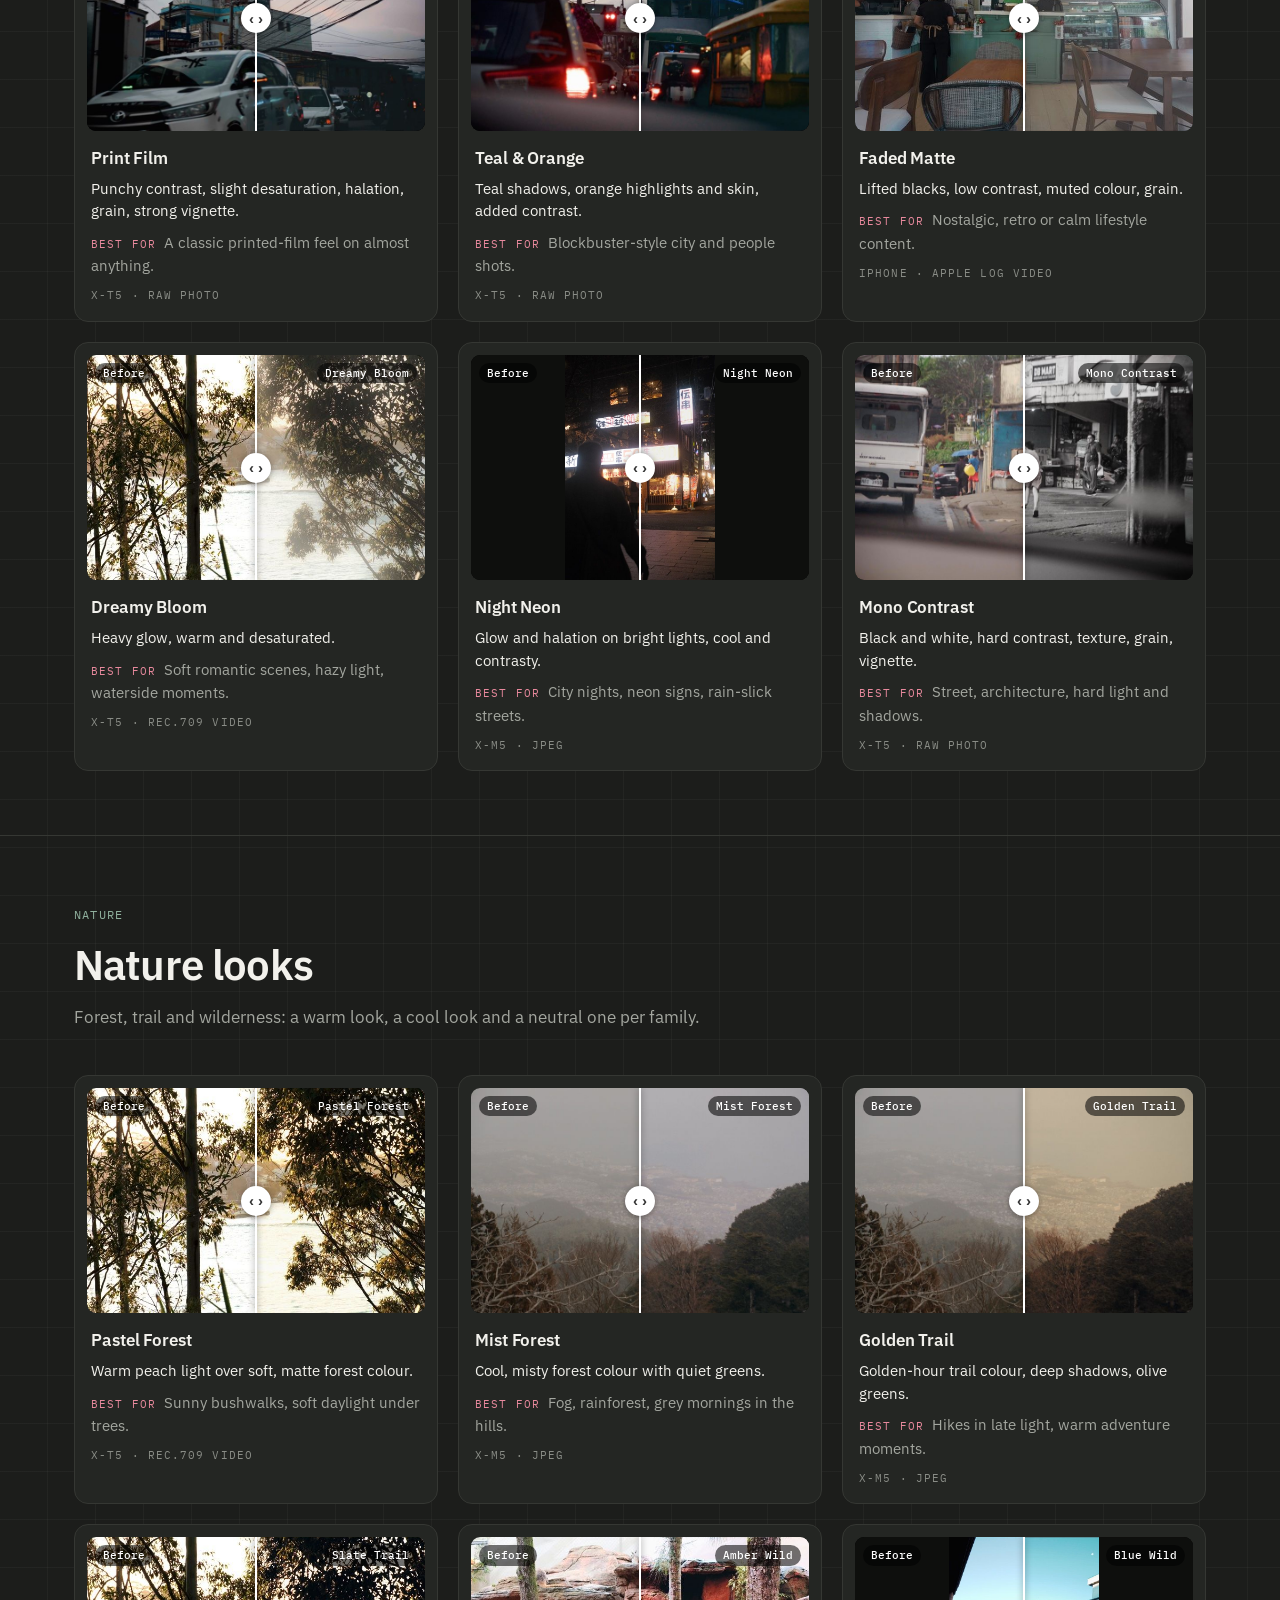
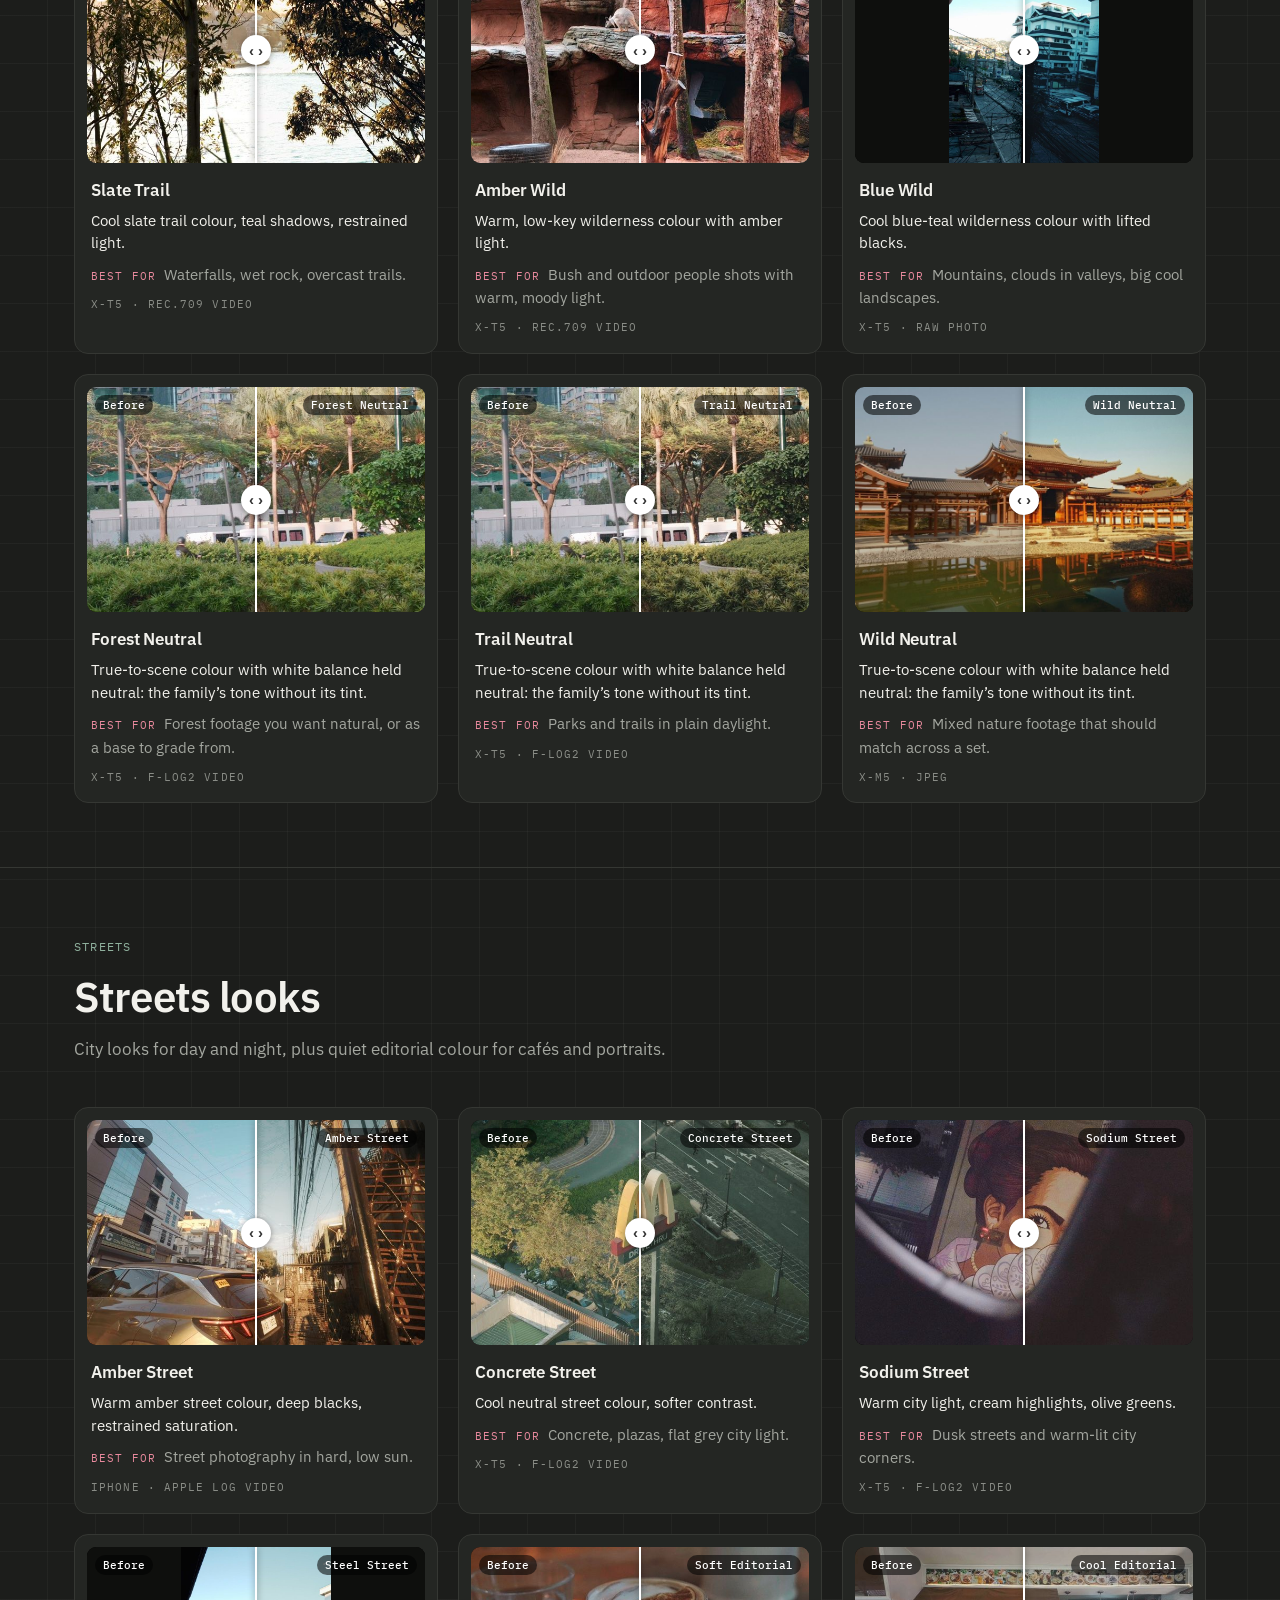
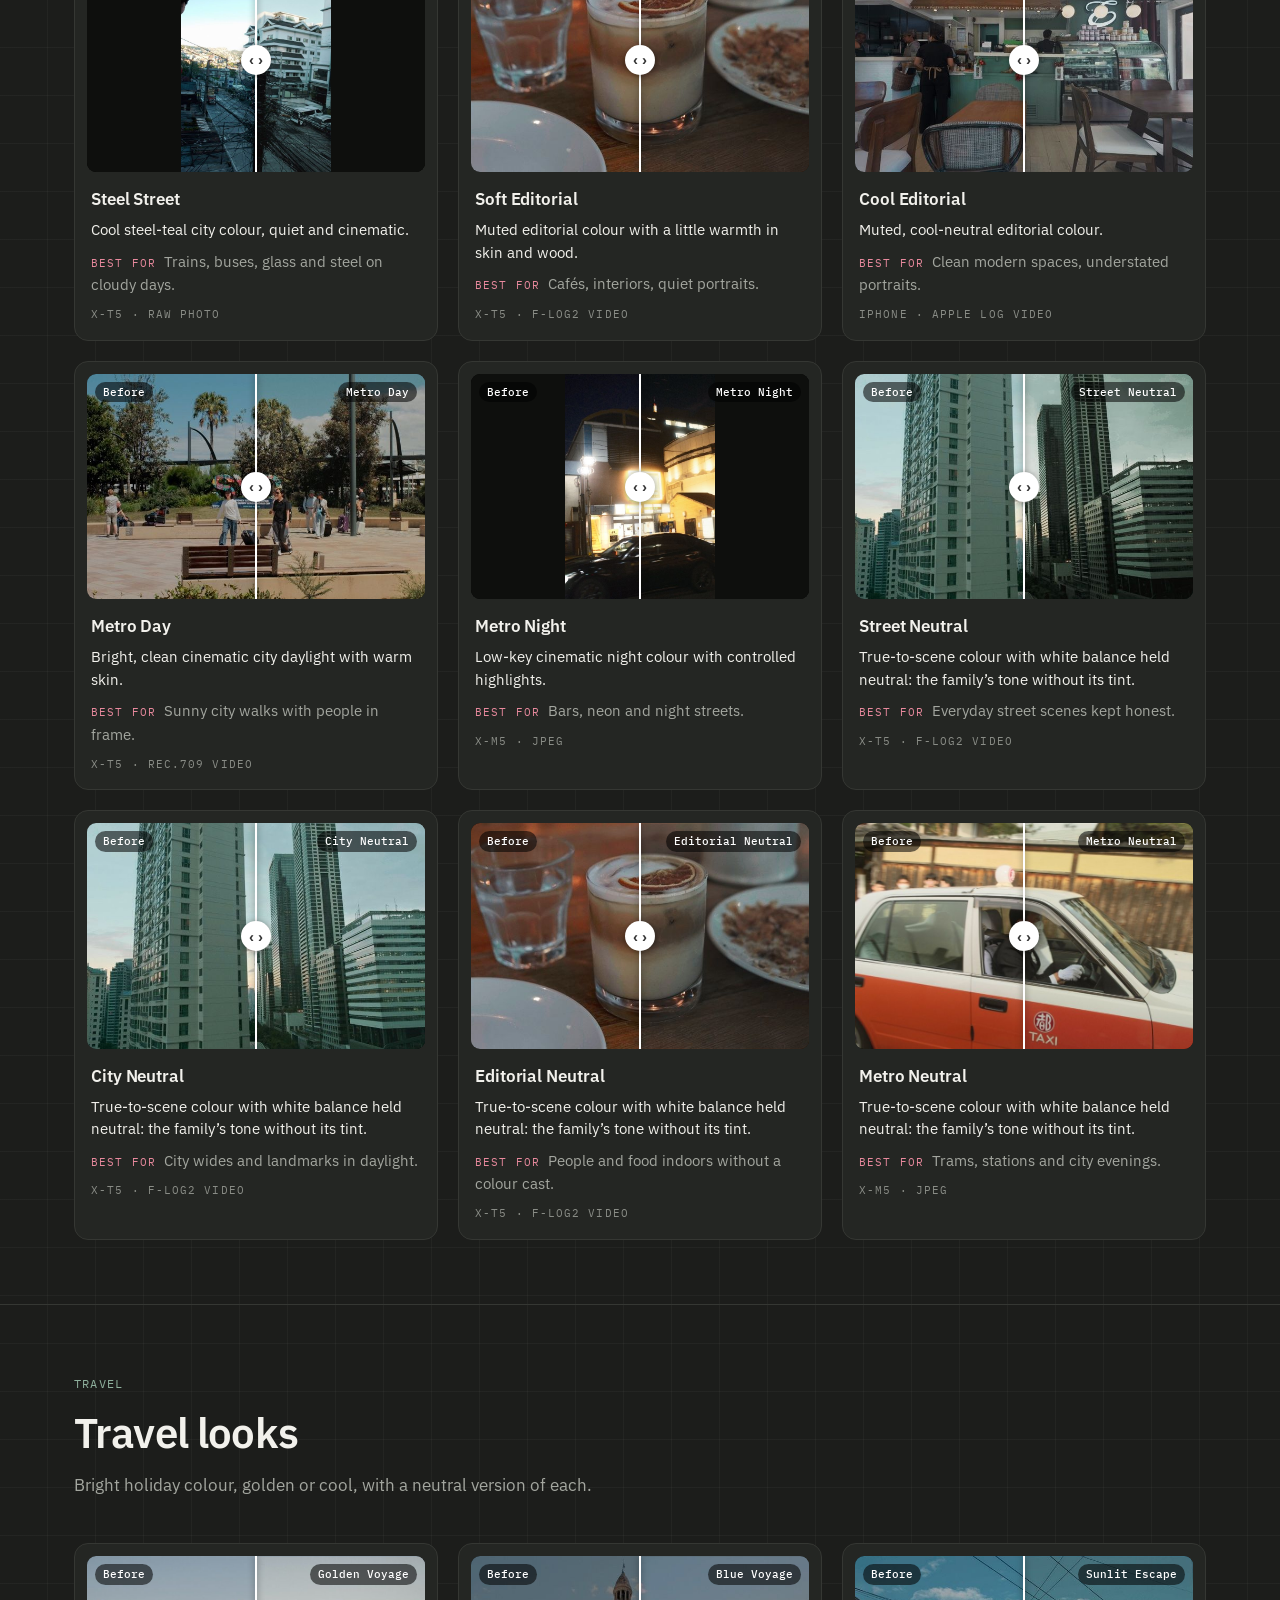
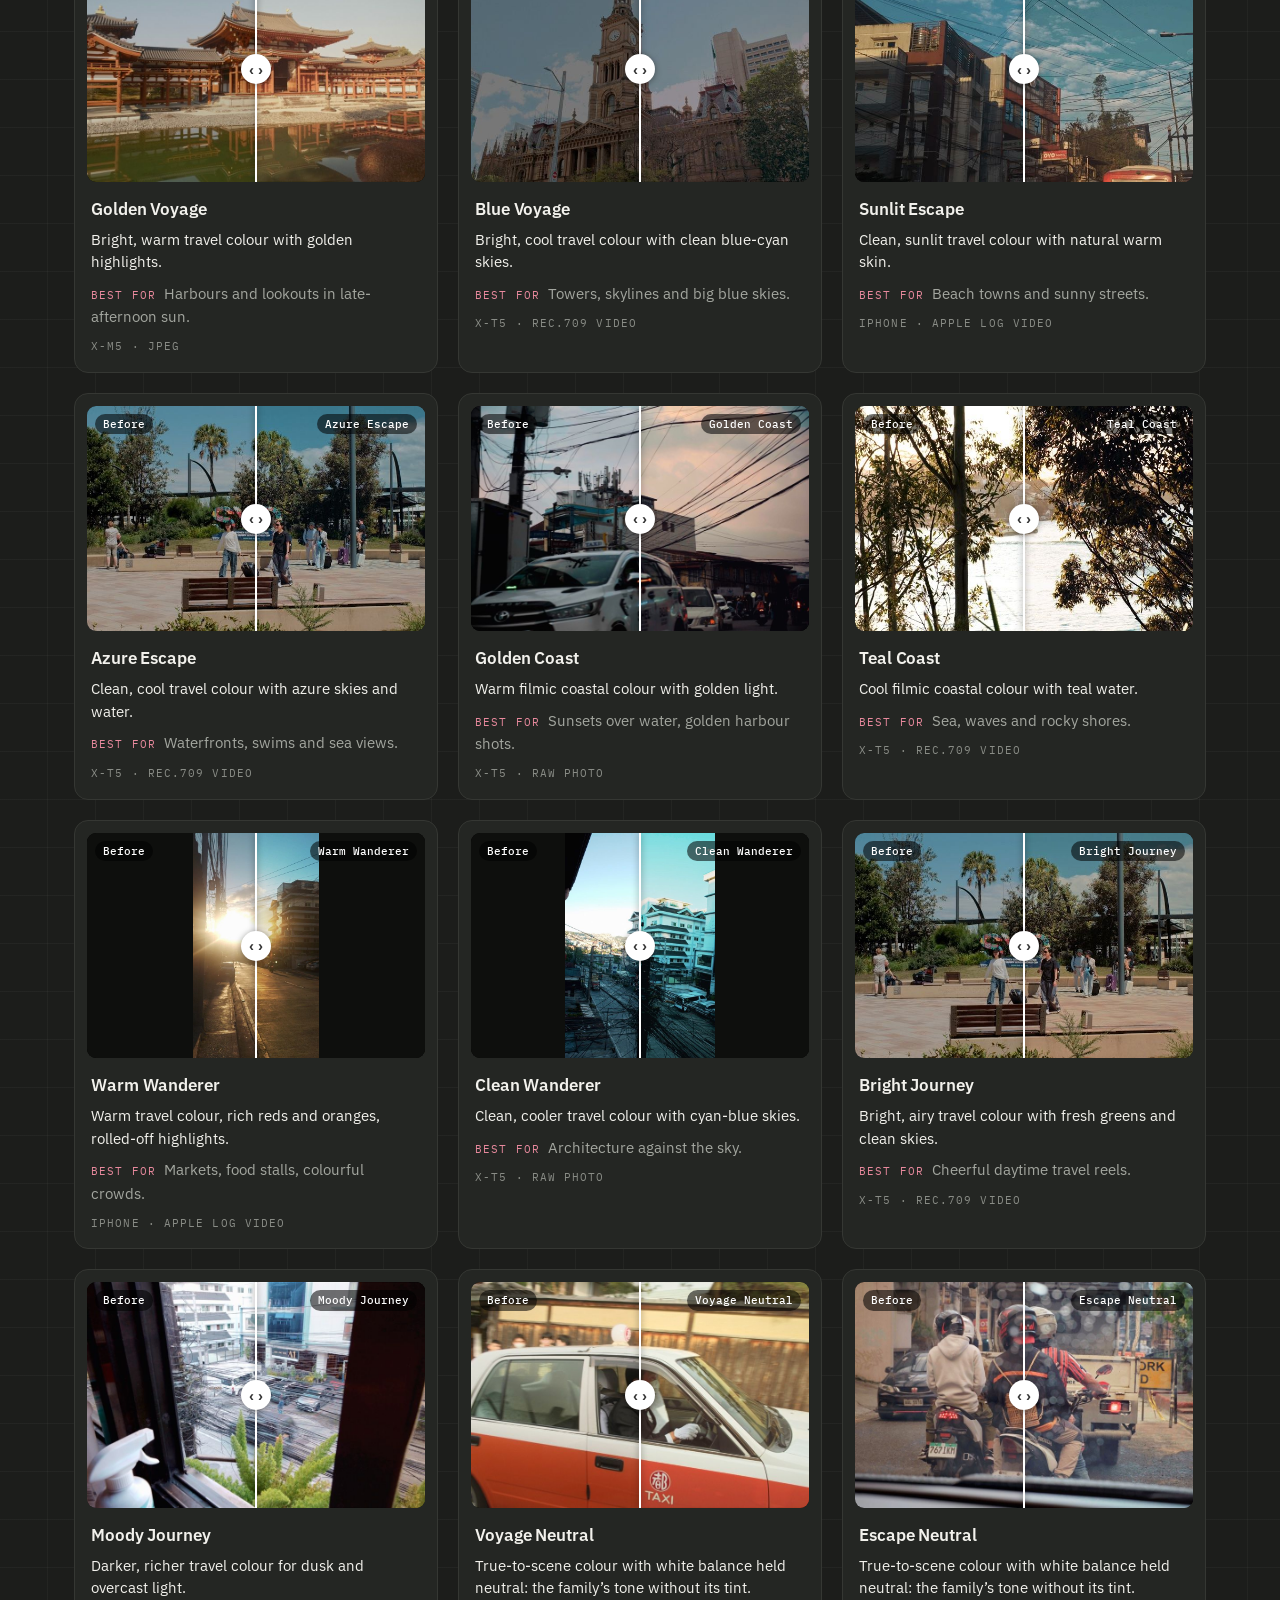
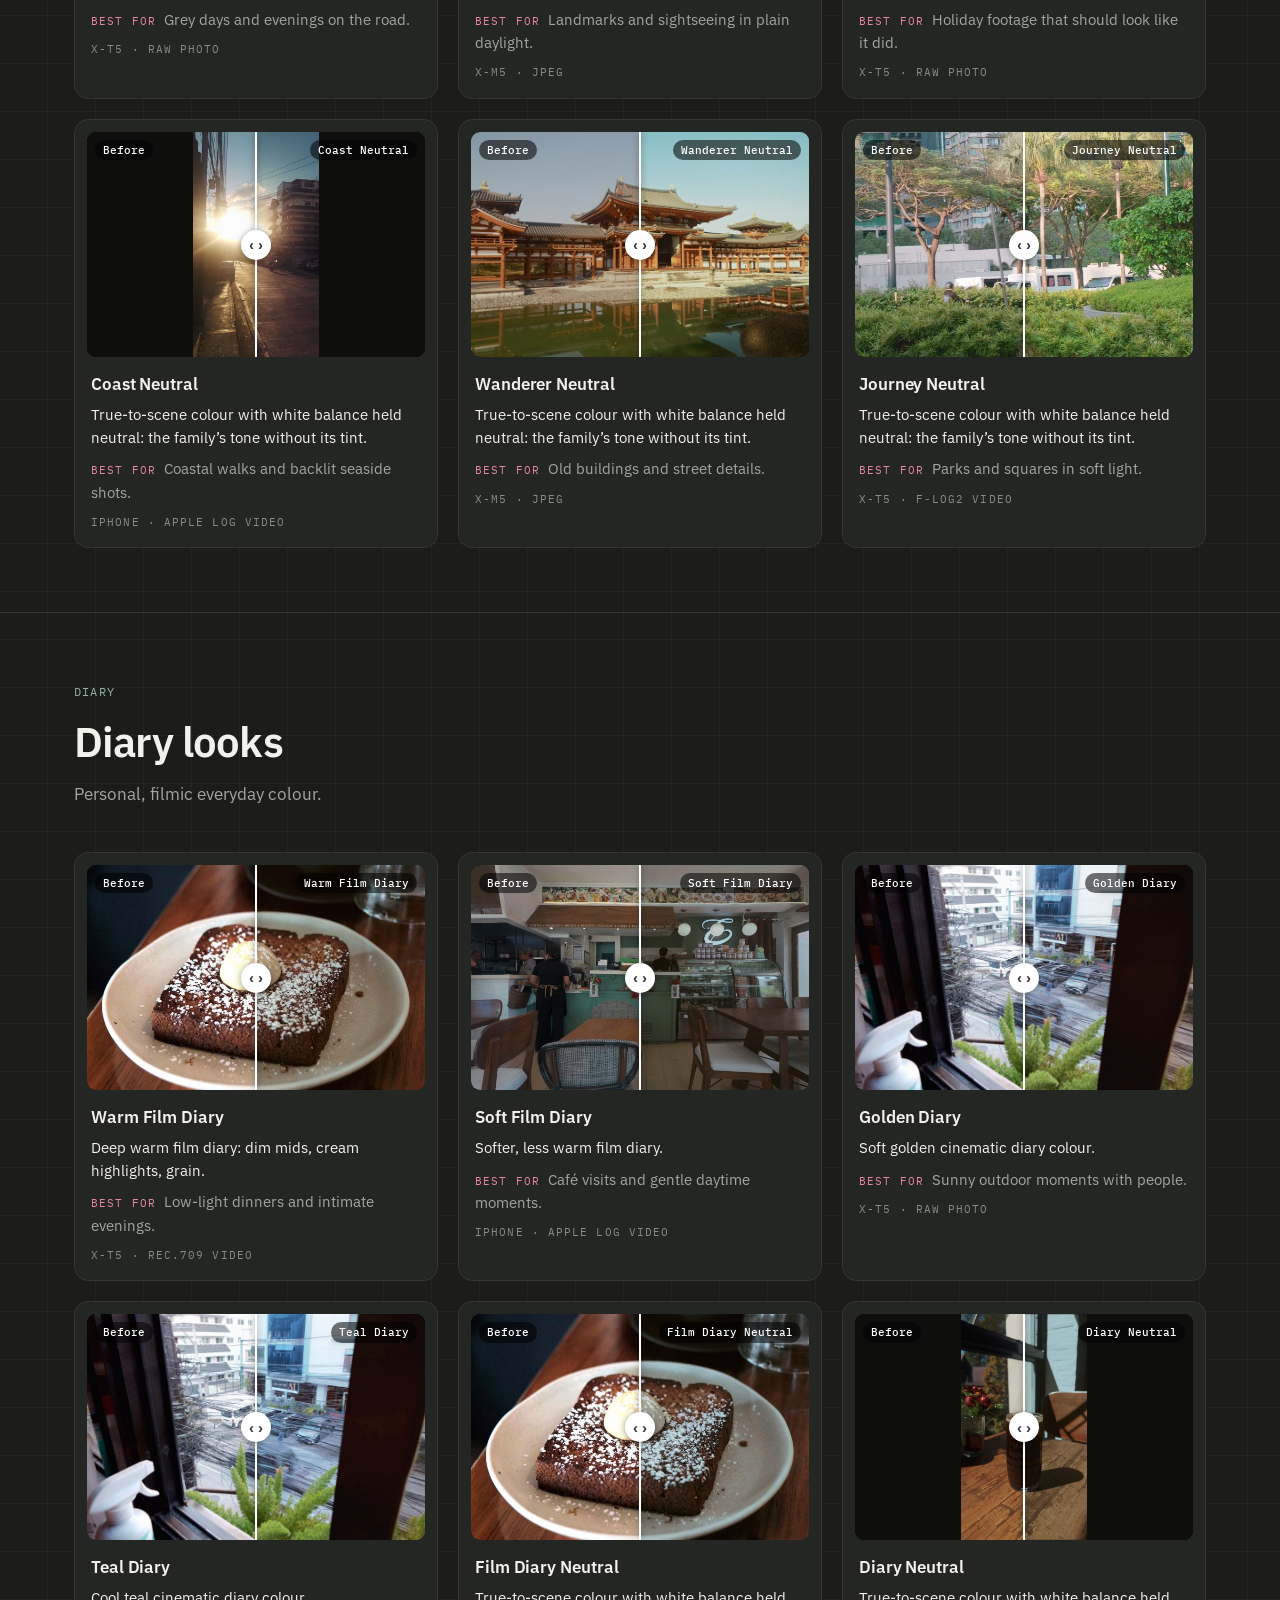
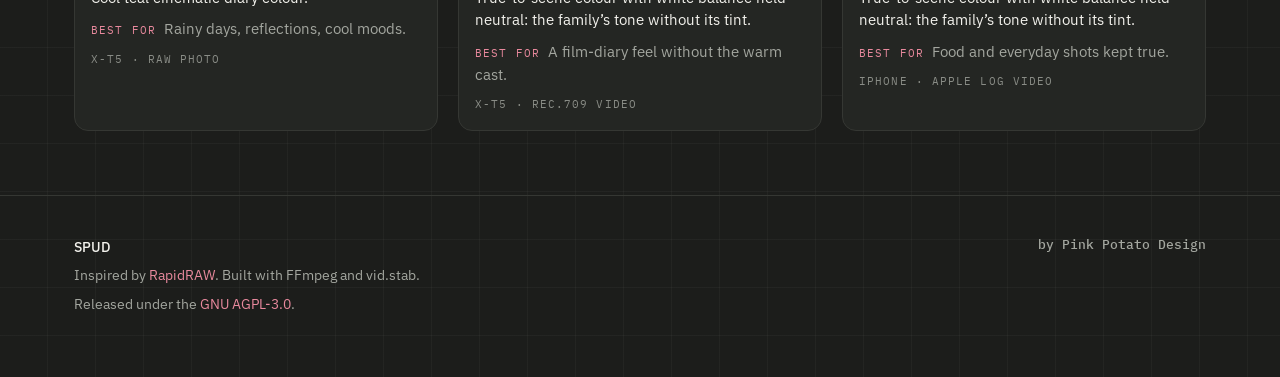
==== commit b69db92d: "Looks page: nav links point at index.html anchors so the link check can resolve them Co-Authored-By:" ====
--- a/presets.html
+++ b/presets.html
@@ -55,7 +55,7 @@
 </head>
 <body>
 
-<div class="hud" aria-label="Release information">
+<div class="hud" role="group" aria-label="Release information">
   <span>SPUD:: <b data-version>latest</b></span>
   <span class="opt">Released:: <b data-released>—</b></span>
   <span class="opt">macOS:: <b>Apple Silicon</b></span>
@@ -68,9 +68,9 @@
   <div class="wrap">
     <a class="brand" href="./"><img src="assets/icon-256.png" alt=""><span>SPUD</span></a>
     <div class="pill">
-      <a class="hide-sm" href="./#grade">Grade</a>
-      <a class="hide-sm" href="./#edit">Edit</a>
-      <a class="hide-sm" href="./#export">Export</a>
+      <a class="hide-sm" href="index.html#grade">Grade</a>
+      <a class="hide-sm" href="index.html#edit">Edit</a>
+      <a class="hide-sm" href="index.html#export">Export</a>
       <a href="presets.html" aria-current="page">Looks</a>
       <button type="button" data-palette-open aria-label="Open command menu"><span class="kbd">⌘K</span></button>
     </div>
